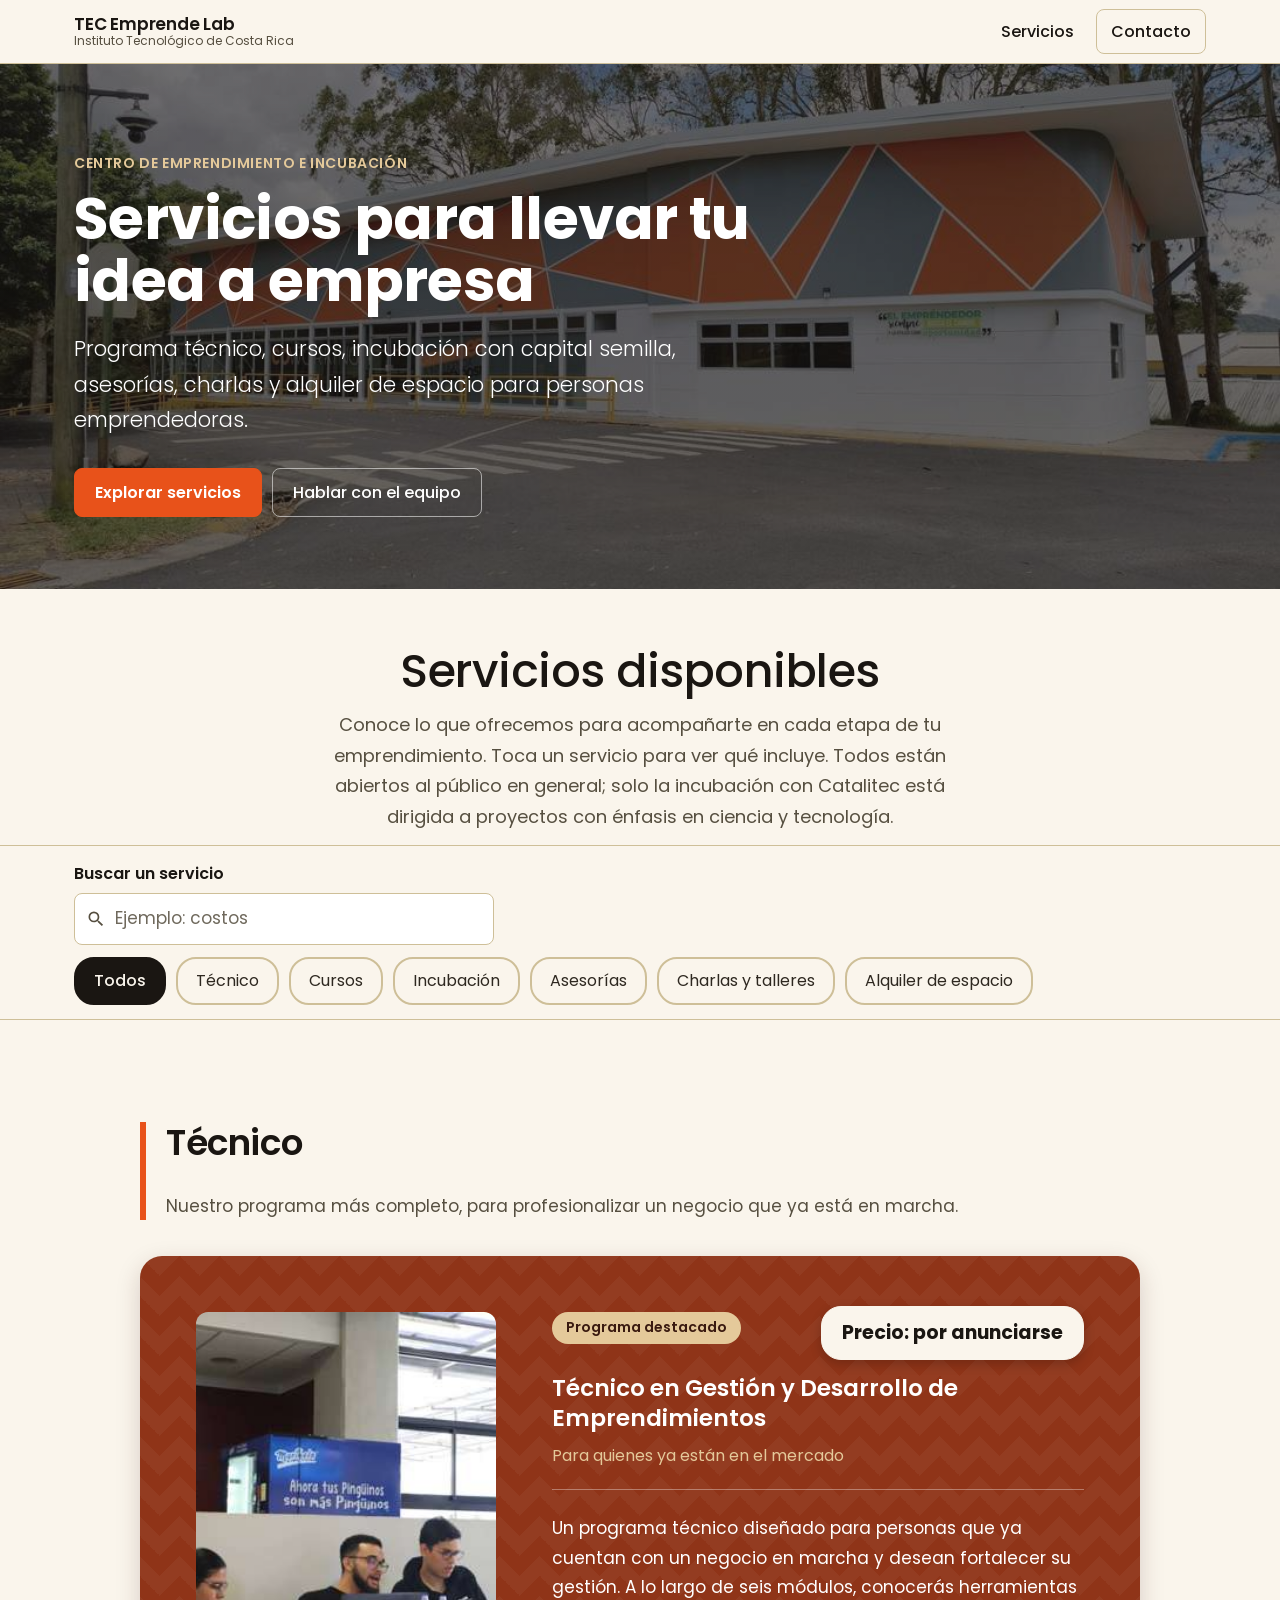
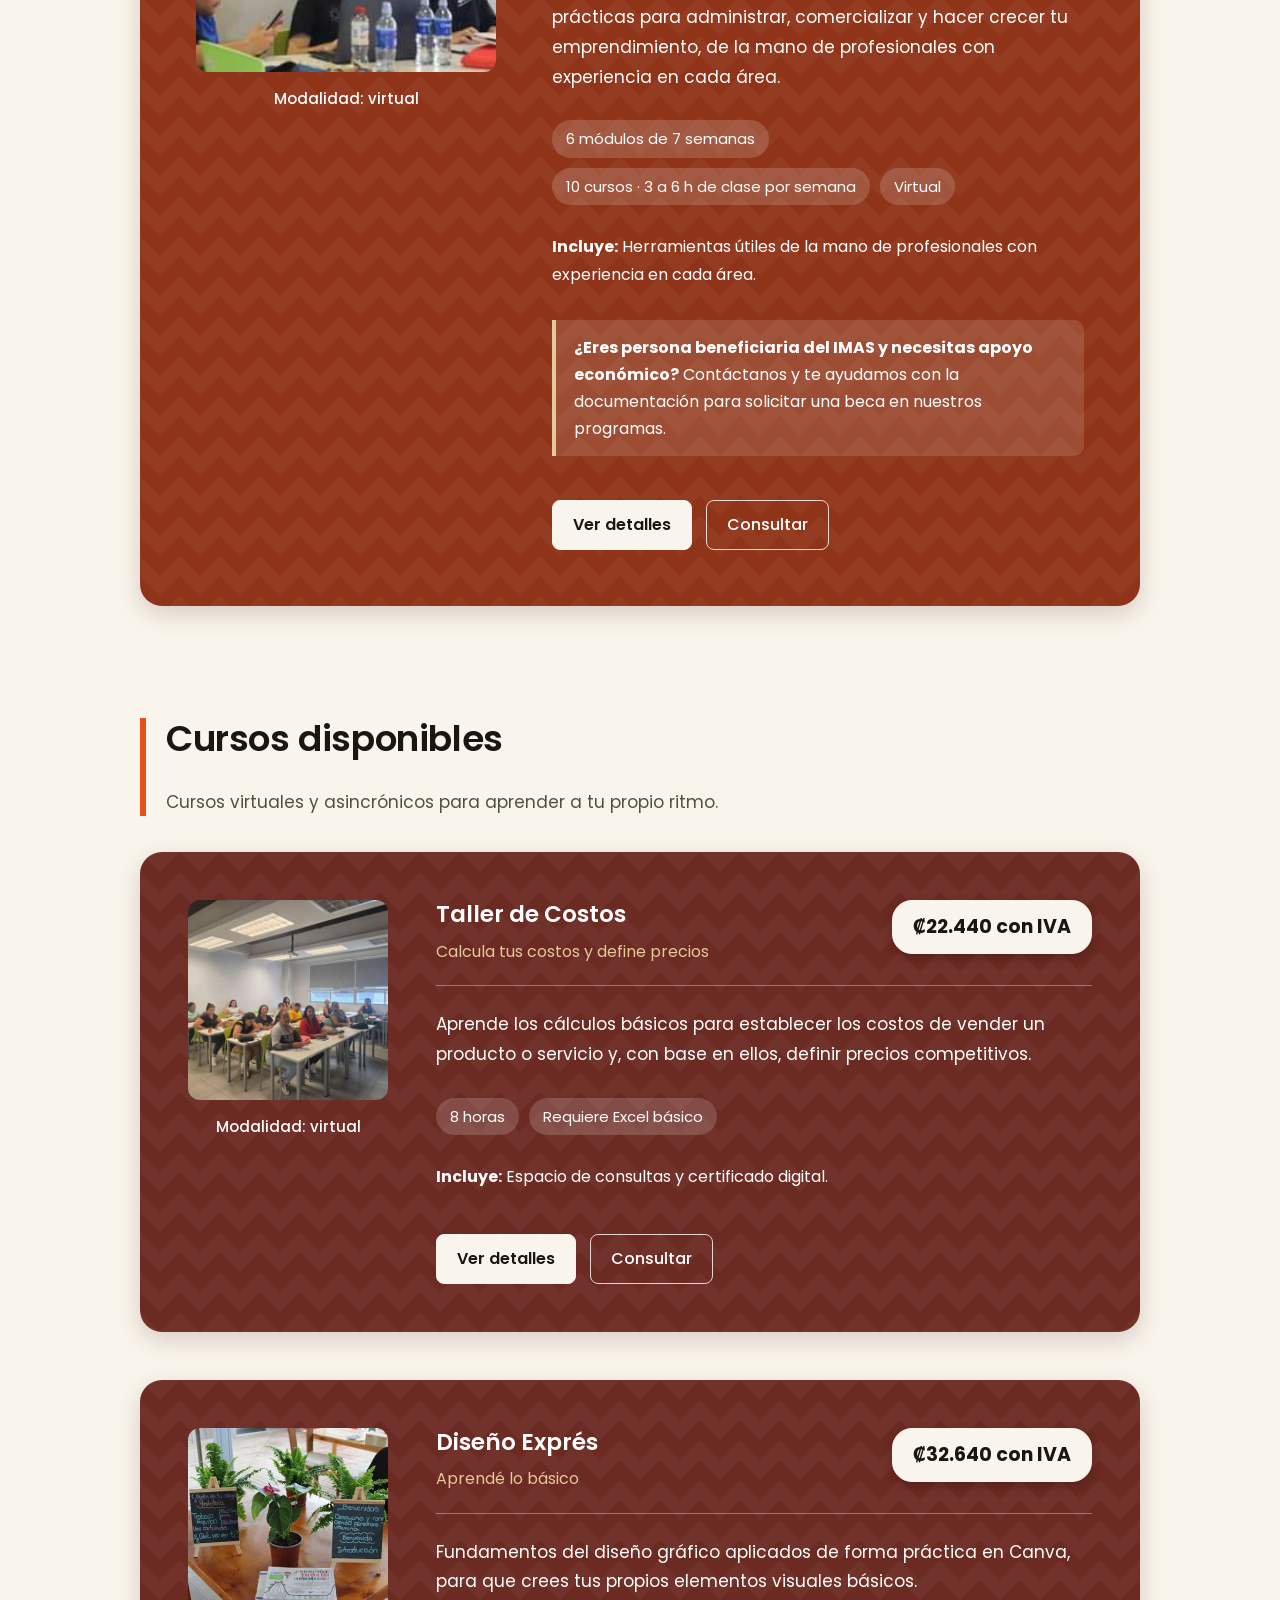
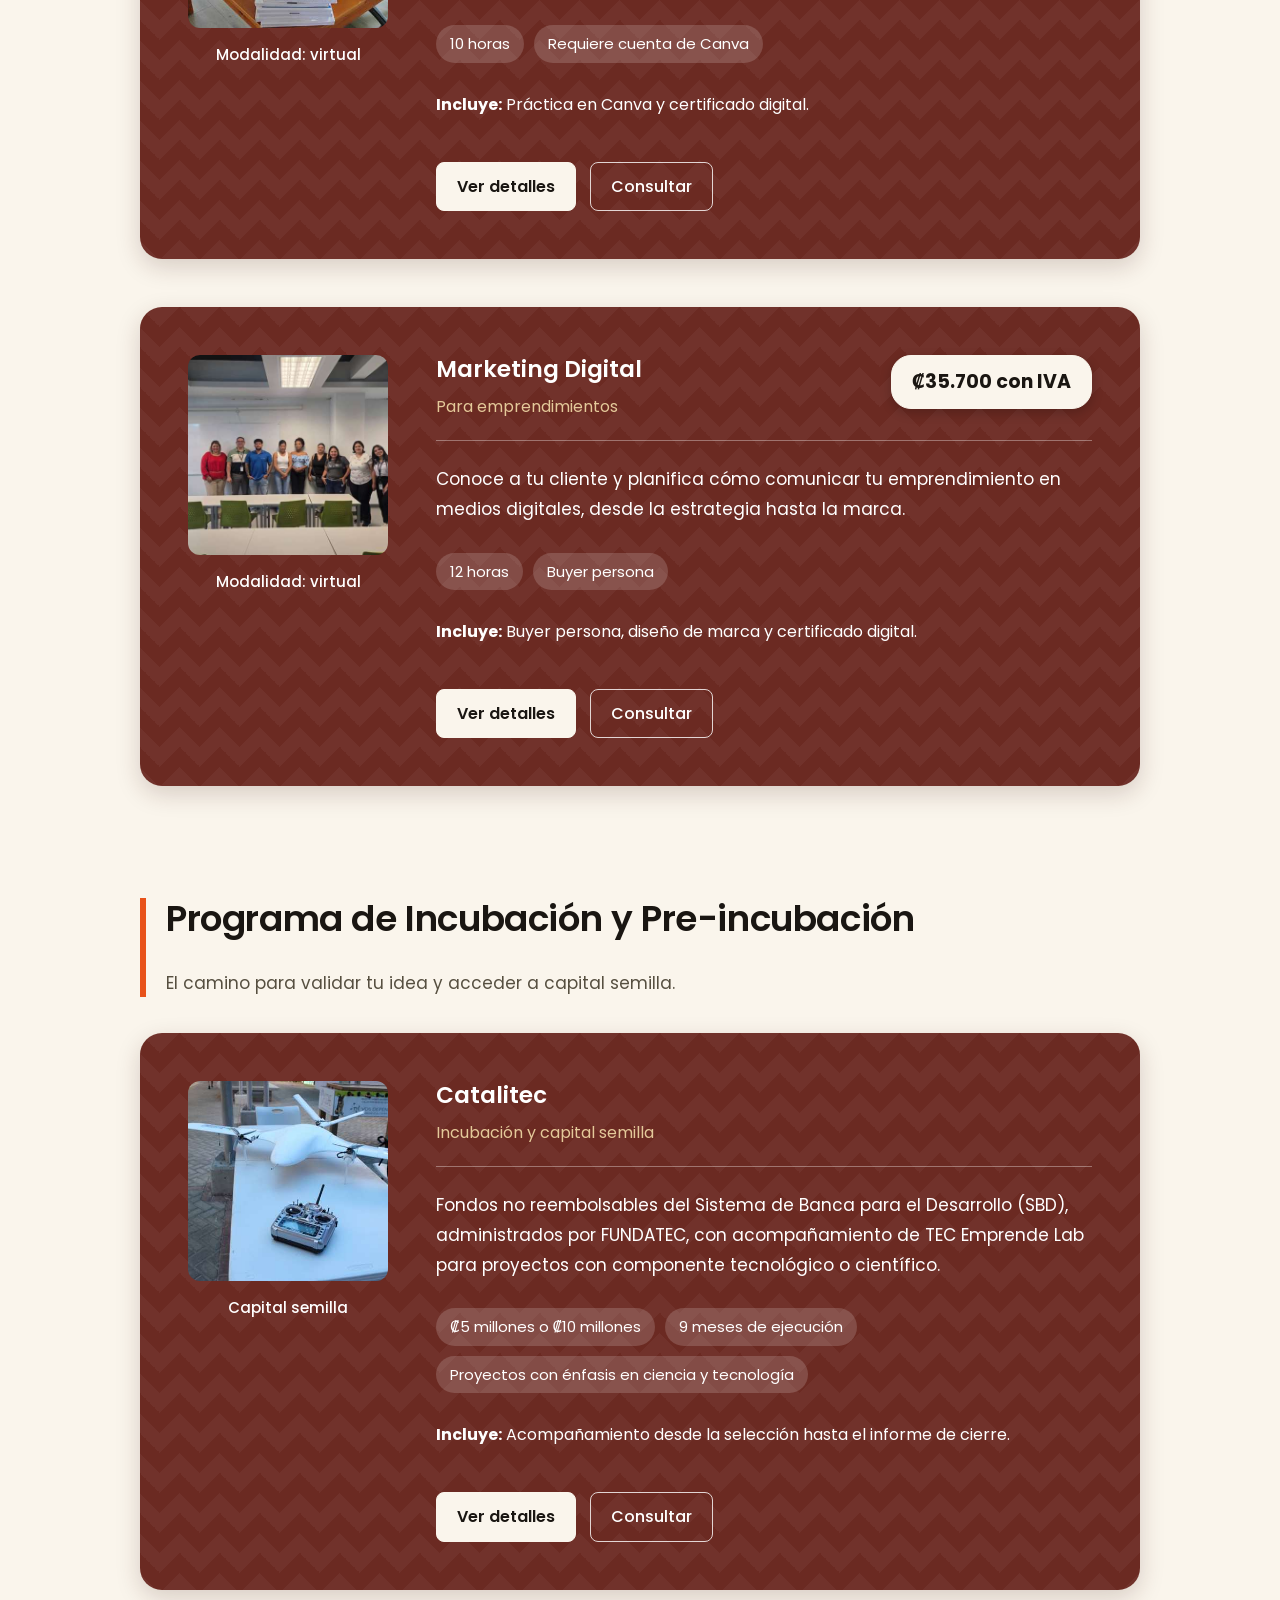
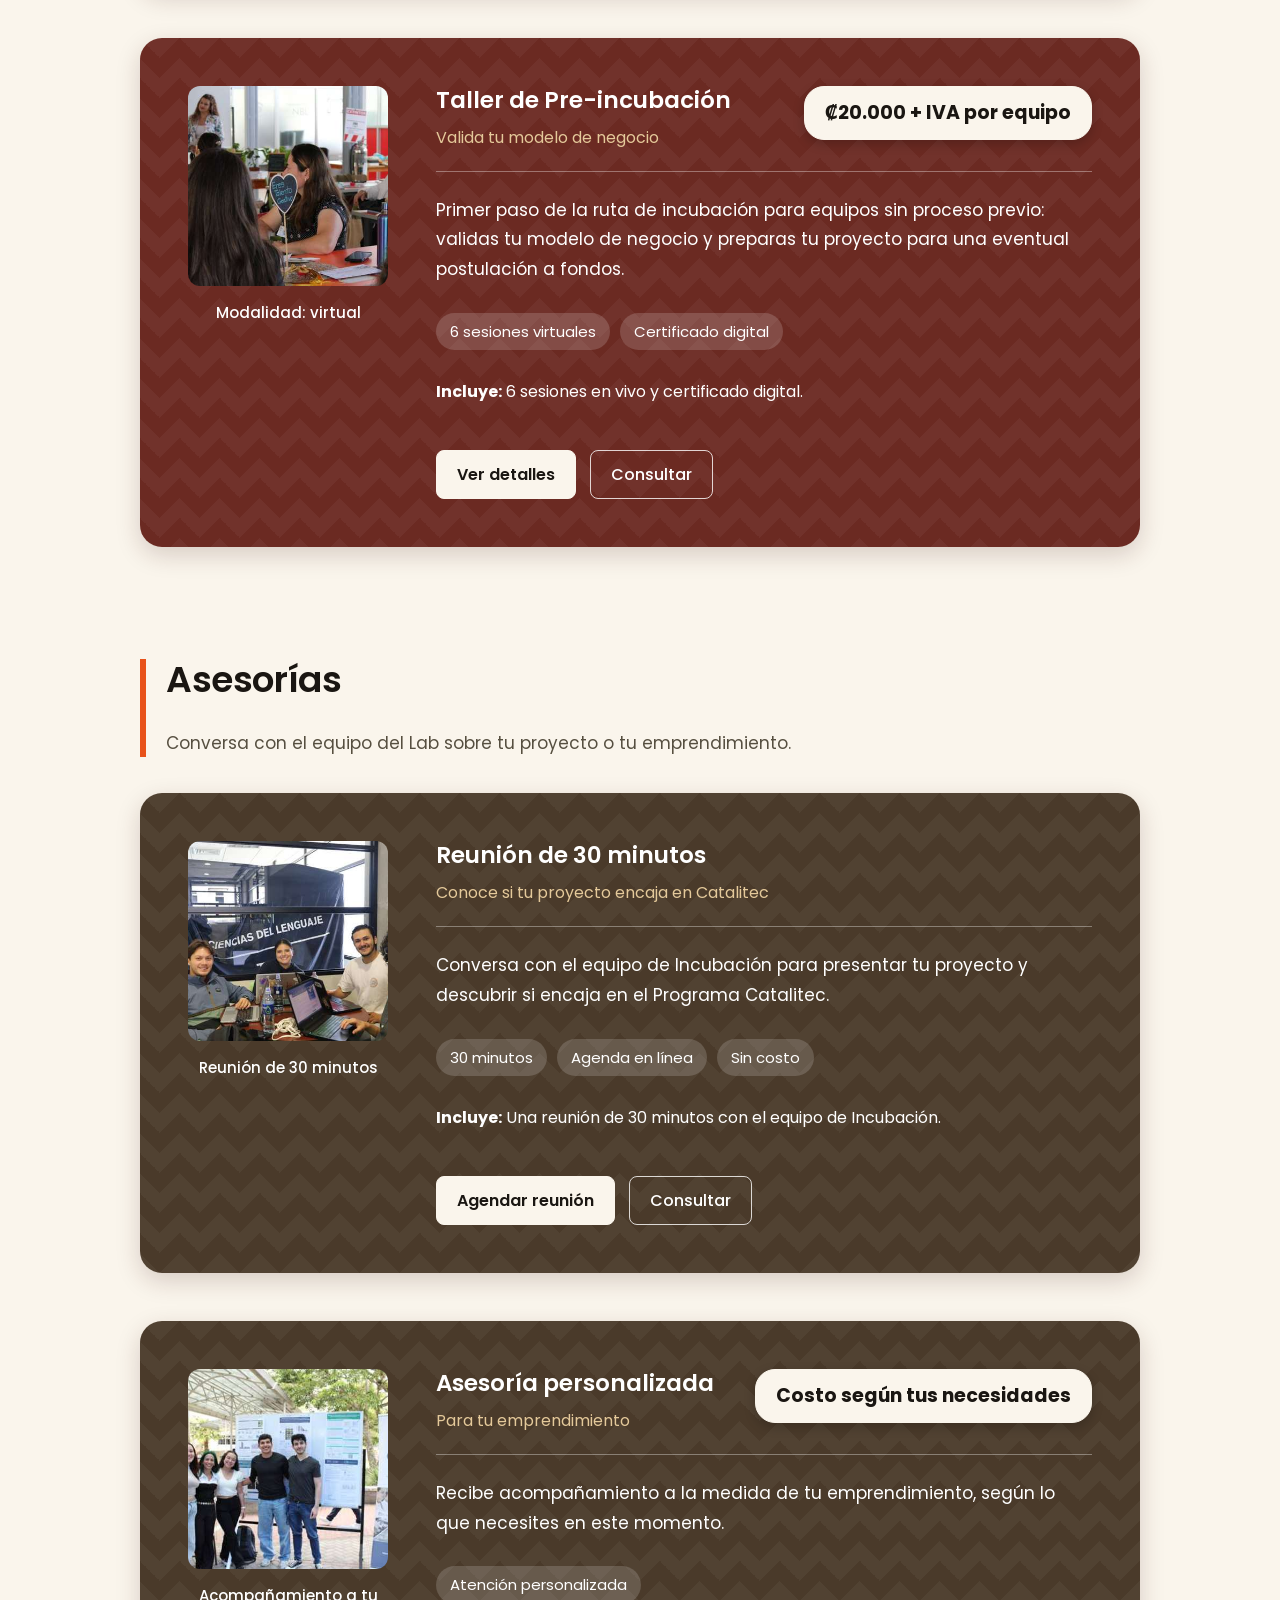
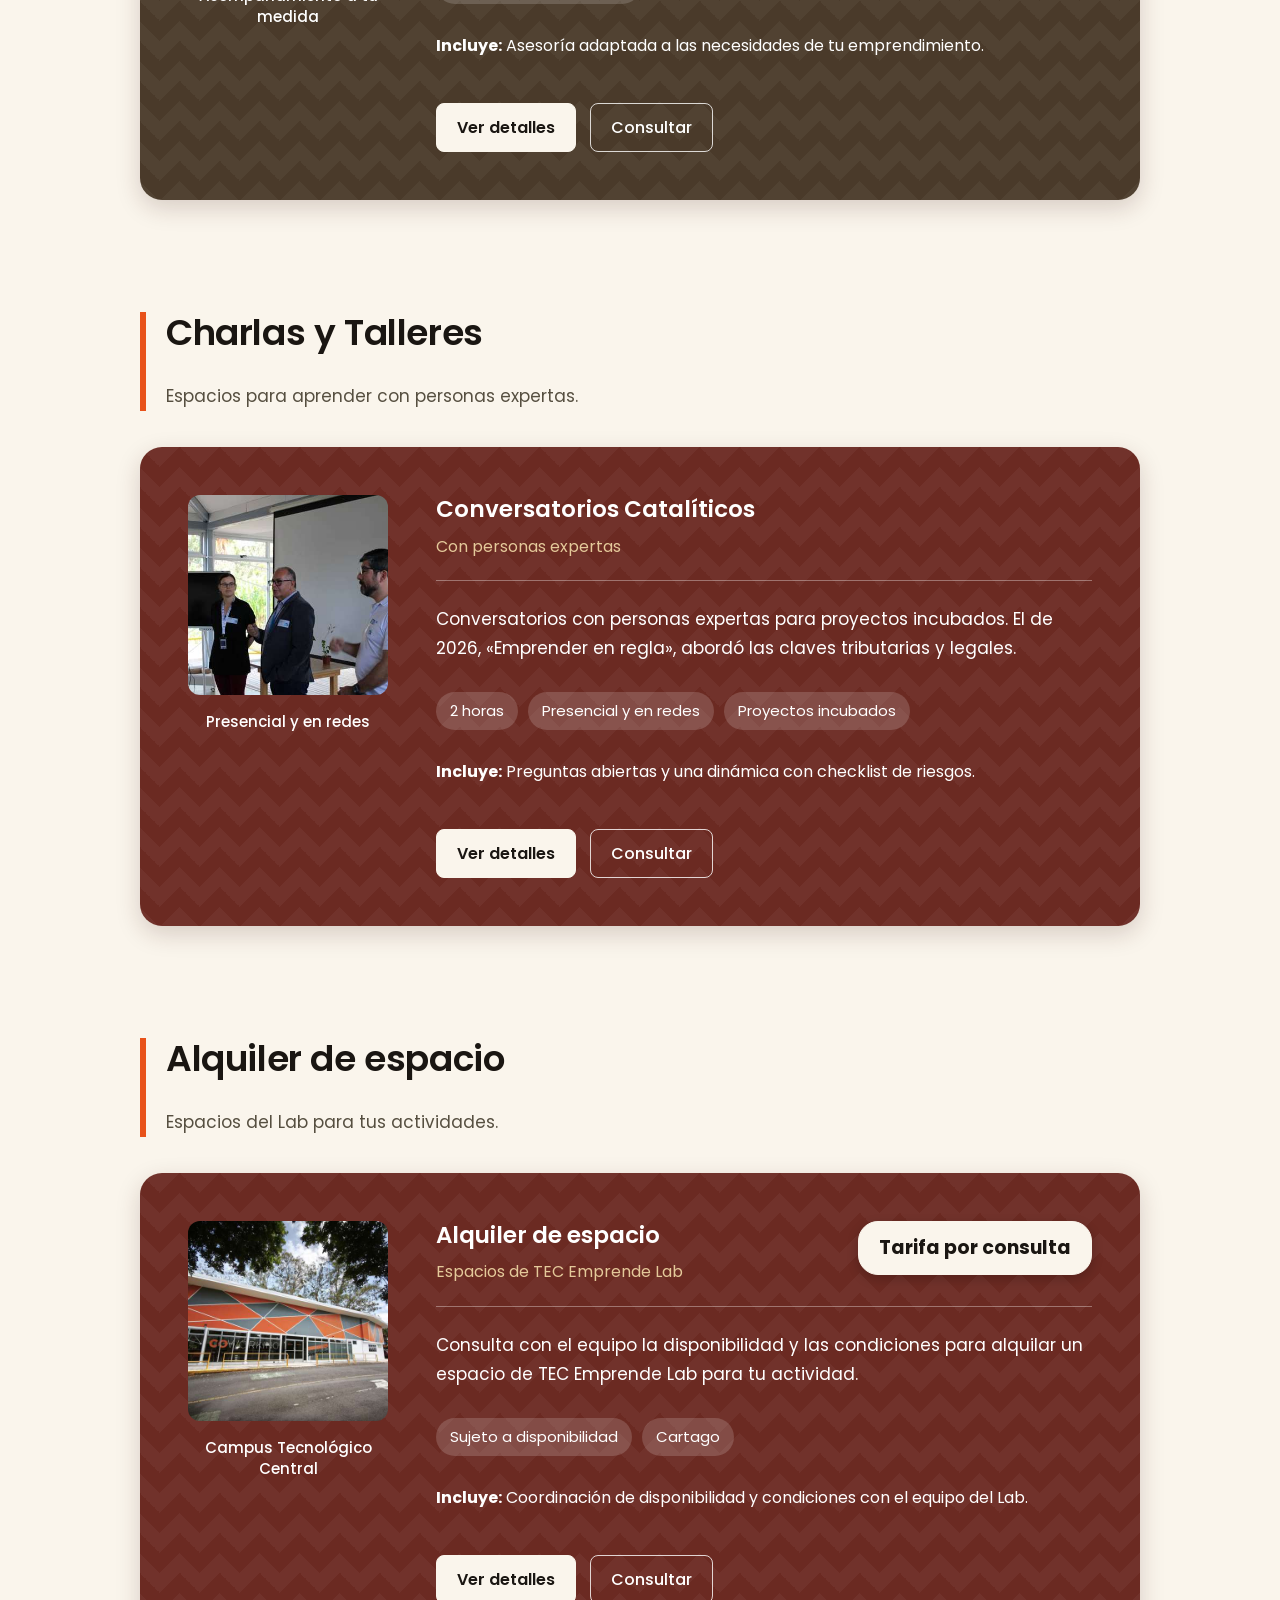
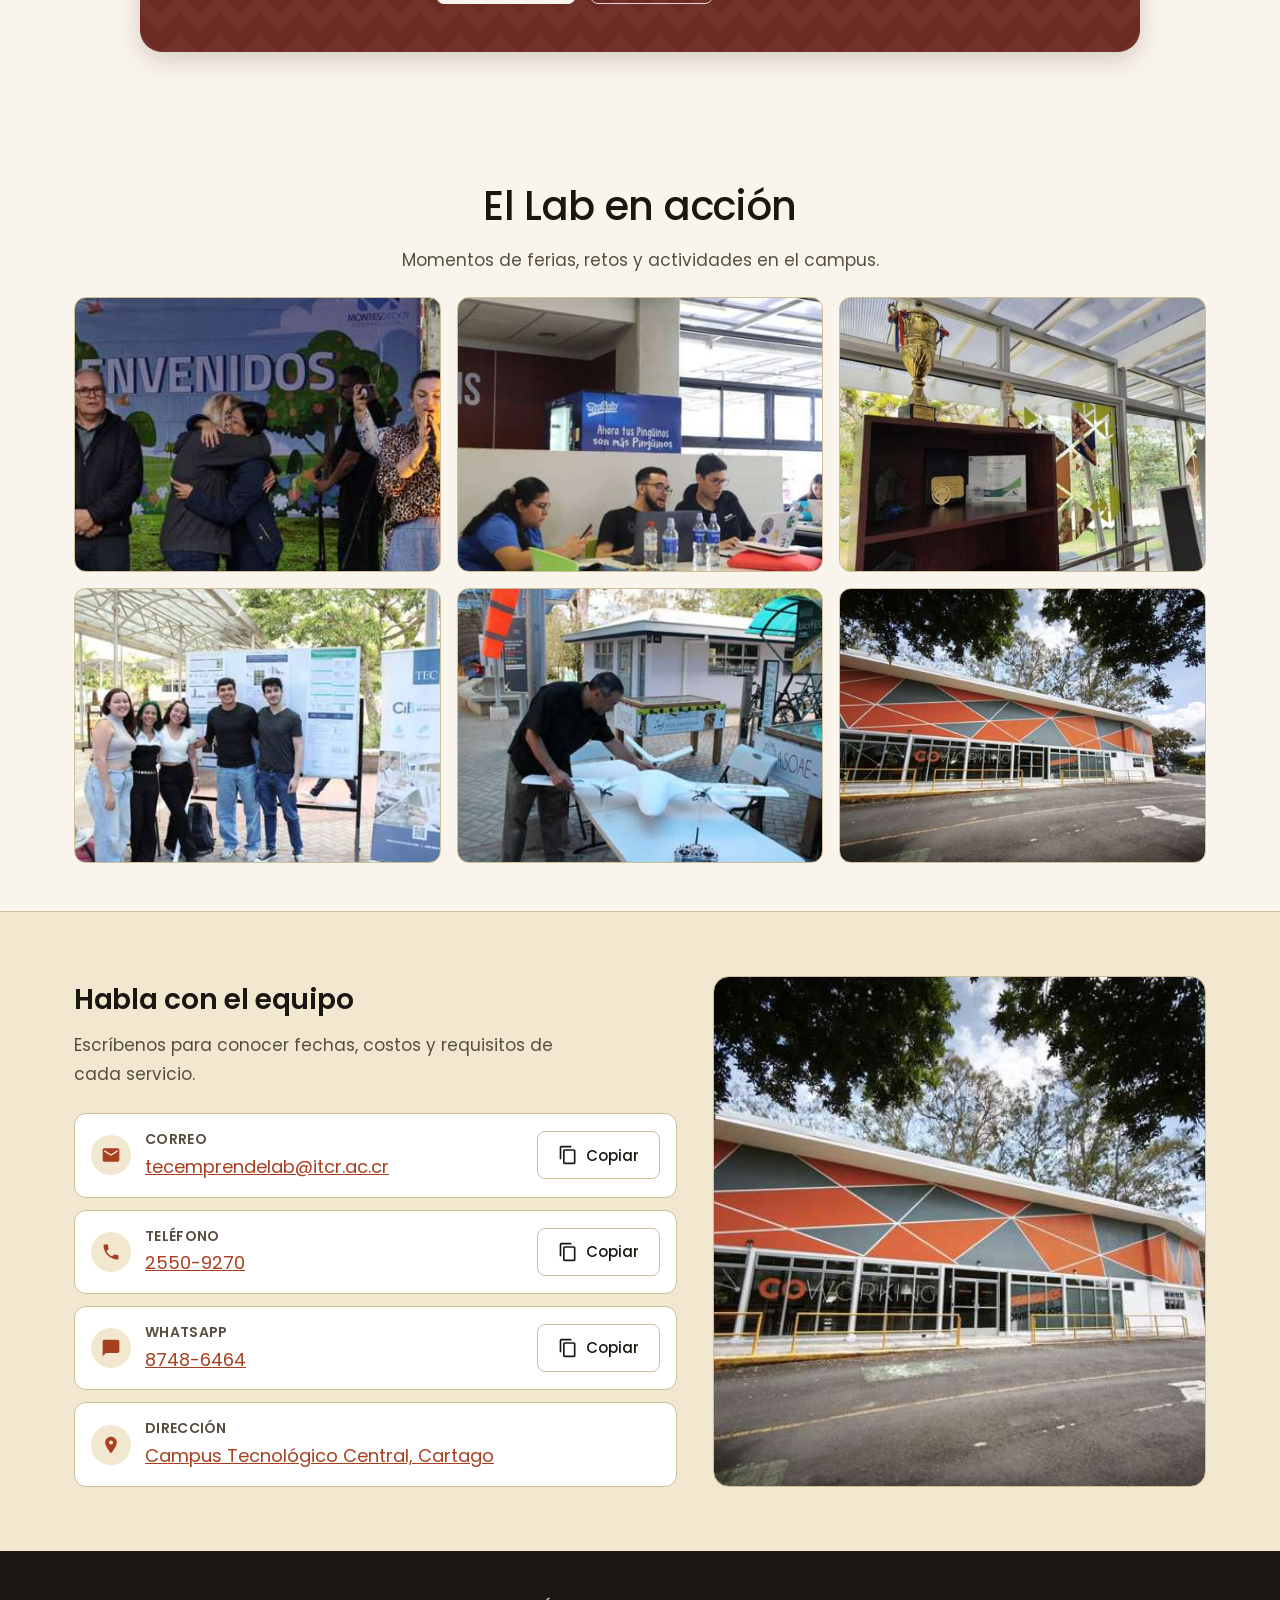
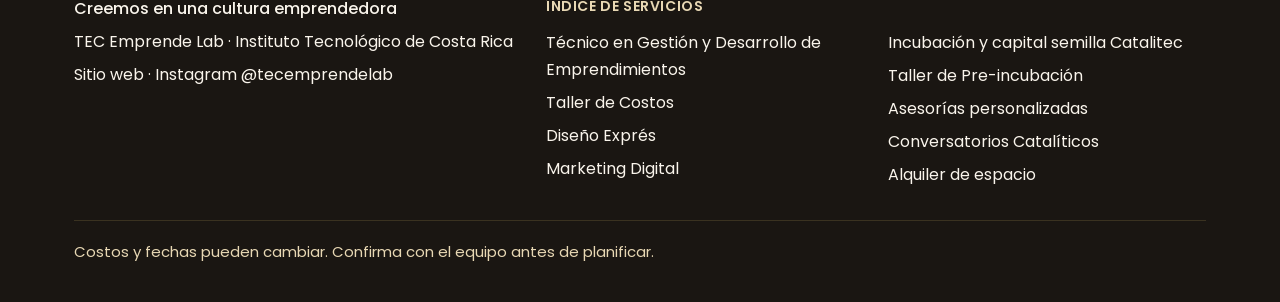
==== index.html @ e6528057 "Add files via upload" ====
<!DOCTYPE html>
<html lang="es">
<head>
  <meta charset="utf-8">
  <meta name="viewport" content="width=device-width, initial-scale=1, viewport-fit=cover">
  <meta name="theme-color" content="#FAF5EC">
  <title>Catálogo de servicios | TEC Emprende Lab</title>
  <meta name="description" content="Catálogo de servicios de TEC Emprende Lab, centro de emprendimiento e incubación de empresas del Instituto Tecnológico de Costa Rica.">
  <meta name="robots" content="index, follow">
  <meta property="og:type" content="website">
  <meta property="og:title" content="Catálogo de servicios | TEC Emprende Lab">
  <meta property="og:description" content="Programa técnico, cursos, incubación, asesorías, charlas y alquiler de espacio para personas emprendedoras.">
  <meta property="og:image" content="assets/img/hero.jpg">
  <link rel="icon" href="assets/favicon.svg" type="image/svg+xml">
  <link rel="preload" href="assets/fonts/poppins-latin-400-normal.woff2" as="font" type="font/woff2" crossorigin>
  <link rel="preload" href="assets/fonts/poppins-latin-600-normal.woff2" as="font" type="font/woff2" crossorigin>
  <link rel="stylesheet" href="css/fonts.css">
  <link rel="stylesheet" href="css/base.css">
  <link rel="stylesheet" href="css/header-hero.css">
  <link rel="stylesheet" href="css/catalog.css">
  <link rel="stylesheet" href="css/sections.css">
  <link rel="stylesheet" href="css/responsive.css">
  <link rel="stylesheet" href="css/accessible.css">
  <link rel="stylesheet" href="css/band.css">
  <link rel="stylesheet" href="css/spacing.css">
</head>
<body>
  <svg width="0" height="0" style="position:absolute" aria-hidden="true" focusable="false">
    <defs>
      <symbol id="i-search" viewBox="0 0 24 24"><path d="M15.5 14h-.79l-.28-.27A6.47 6.47 0 0 0 16 9.5 6.5 6.5 0 1 0 9.5 16c1.61 0 3.09-.59 4.23-1.57l.27.28v.79l5 4.99L20.49 19l-4.99-5zm-6 0C7.01 14 5 11.99 5 9.5S7.01 5 9.5 5 14 7.01 14 9.5 11.99 14 9.5 14z"/></symbol>
      <symbol id="i-close" viewBox="0 0 24 24"><path d="M19 6.41 17.59 5 12 10.59 6.41 5 5 6.41 10.59 12 5 17.59 6.41 19 12 13.41 17.59 19 19 17.59 13.41 12z"/></symbol>
      <symbol id="i-back" viewBox="0 0 24 24"><path d="M20 11H7.83l5.59-5.59L12 4l-8 8 8 8 1.41-1.41L7.83 13H20z"/></symbol>
      <symbol id="i-copy" viewBox="0 0 24 24"><path d="M16 1H4c-1.1 0-2 .9-2 2v14h2V3h12V1zm3 4H8c-1.1 0-2 .9-2 2v14c0 1.1.9 2 2 2h11c1.1 0 2-.9 2-2V7c0-1.1-.9-2-2-2zm0 16H8V7h11v14z"/></symbol>
      <symbol id="i-mail" viewBox="0 0 24 24"><path d="M20 4H4c-1.1 0-1.99.9-1.99 2L2 18c0 1.1.9 2 2 2h16c1.1 0 2-.9 2-2V6c0-1.1-.9-2-2-2zm0 4-8 5-8-5V6l8 5 8-5v2z"/></symbol>
      <symbol id="i-phone" viewBox="0 0 24 24"><path d="M6.62 10.79c1.44 2.83 3.76 5.14 6.59 6.59l2.2-2.2c.27-.27.67-.36 1.02-.24 1.12.37 2.33.57 3.57.57.55 0 1 .45 1 1V20c0 .55-.45 1-1 1-9.39 0-17-7.61-17-17 0-.55.45-1 1-1h3.5c.55 0 1 .45 1 1 0 1.25.2 2.45.57 3.57.11.35.03.74-.25 1.02l-2.2 2.2z"/></symbol>
      <symbol id="i-chat" viewBox="0 0 24 24"><path d="M20 2H4c-1.1 0-2 .9-2 2v18l4-4h14c1.1 0 2-.9 2-2V4c0-1.1-.9-2-2-2z"/></symbol>
      <symbol id="i-pin" viewBox="0 0 24 24"><path d="M12 2C8.13 2 5 5.13 5 9c0 5.25 7 13 7 13s7-7.75 7-13c0-3.87-3.13-7-7-7zm0 9.5a2.5 2.5 0 0 1 0-5 2.5 2.5 0 0 1 0 5z"/></symbol>
      <symbol id="i-link" viewBox="0 0 24 24"><path d="M3.9 12c0-1.71 1.39-3.1 3.1-3.1h4V7H7c-2.76 0-5 2.24-5 5s2.24 5 5 5h4v-1.9H7c-1.71 0-3.1-1.39-3.1-3.1zM8 13h8v-2H8v2zm9-6h-4v1.9h4c1.71 0 3.1 1.39 3.1 3.1s-1.39 3.1-3.1 3.1h-4V17h4c2.76 0 5-2.24 5-5s-2.24-5-5-5z"/></symbol>
    </defs>
  </svg>

  <a class="skip-link" href="#main-content">Saltar al contenido</a>

  <header class="site-header">
    <div class="container">
      <a class="brand" href="#inicio" aria-label="TEC Emprende Lab, ir al inicio">
        <strong>TEC Emprende Lab</strong>
        <span>Instituto Tecnológico de Costa Rica</span>
      </a>
      <nav class="top-nav" aria-label="Principal">
        <a href="#servicios">Servicios</a>
        <a href="#contacto" class="btn">Contacto</a>
      </nav>
    </div>
  </header>

  <section class="hero" id="inicio" aria-labelledby="t-hero">
    <div class="container">
      <p class="eyebrow">Centro de emprendimiento e incubación</p>
      <h1 id="t-hero">Servicios para llevar tu idea a empresa</h1>
      <p class="lead">Programa técnico, cursos, incubación con capital semilla, asesorías, charlas y alquiler de espacio para personas emprendedoras.</p>
      <div class="hero-actions">
        <a class="btn btn-primary" href="#servicios">Explorar servicios</a>
        <a class="btn btn-ghost-light" href="#contacto">Hablar con el equipo</a>
      </div>
    </div>
  </section>

  <main id="main-content">
    <section class="catalog" id="servicios" aria-labelledby="t-servicios">
      <div class="catalog-head">
        <h2 id="t-servicios">Servicios disponibles</h2>
        <p>Conoce lo que ofrecemos para acompañarte en cada etapa de tu emprendimiento. Toca un servicio para ver qué incluye. Todos están abiertos al público en general; solo la incubación con Catalitec está dirigida a proyectos con énfasis en ciencia y tecnología.</p>
      </div>
  <div class="filterbar" id="filtros">
    <div class="container">
      <form class="search" role="search" onsubmit="return false">
        <label for="buscador">Buscar un servicio</label>
        <div class="field">
          <svg class="icon" aria-hidden="true"><use href="#i-search"/></svg>
          <input type="search" id="buscador" name="buscador" placeholder="Ejemplo: costos" autocomplete="off">
        </div>
      </form>
      <div class="pills" role="group" aria-label="Filtrar por tipo de servicio">
        <button type="button" class="pill" data-filter="todos" aria-pressed="true">Todos</button>
        <button type="button" class="pill" data-filter="tecnico" aria-pressed="false">Técnico</button>
        <button type="button" class="pill" data-filter="cursos" aria-pressed="false">Cursos</button>
        <button type="button" class="pill" data-filter="incubacion" aria-pressed="false">Incubación</button>
        <button type="button" class="pill" data-filter="asesorias" aria-pressed="false">Asesorías</button>
        <button type="button" class="pill" data-filter="charlas" aria-pressed="false">Charlas y talleres</button>
        <button type="button" class="pill" data-filter="alquiler" aria-pressed="false">Alquiler de espacio</button>
      </div>
      <p class="result-count" id="contador" aria-live="polite"></p>
    </div>
  </div>

      <div class="band">
        <div class="container">
        <div id="grid">
        <section class="svc svc-tec" id="g-tecnico" aria-labelledby="t-g-tecnico">
          <div class="svc-head">
            <h2 id="t-g-tecnico">Técnico</h2>
            <p>Nuestro programa más completo, para profesionalizar un negocio que ya está en marcha.</p>
          </div>
          <div class="grid">

          <article class="card reveal" id="tecnico" data-img="tecnico" data-area="tecnico" data-area-label="Técnico" data-subject="Técnico en Gestión y Desarrollo de Emprendimientos" style="--pos: center 92%">
            <figure class="card-media"><div class="thumb" aria-hidden="true"></div><figcaption>Modalidad: virtual</figcaption></figure>
            <div class="card-body has-price">
              <div class="badges"><span class="badge badge-type">Programa técnico</span></div>
              <p class="ribbon">Programa destacado</p>
              <h3>Técnico en Gestión y Desarrollo de Emprendimientos</h3>
              <p class="sub">Para quienes ya están en el mercado</p>
              <p class="desc">Un programa técnico diseñado para personas que ya cuentan con un negocio en marcha y desean fortalecer su gestión. A lo largo de seis módulos, conocerás herramientas prácticas para administrar, comercializar y hacer crecer tu emprendimiento, de la mano de profesionales con experiencia en cada área.</p>
              <ul class="facts"><li class="price">Precio: por anunciarse</li><li>6 módulos de 7 semanas</li><li>10 cursos · 3 a 6 h de clase por semana</li><li>Virtual</li></ul>
              <p class="incluye"><strong>Incluye:</strong> Herramientas útiles de la mano de profesionales con experiencia en cada área.</p>
              <p class="beca"><strong>¿Eres persona beneficiaria del IMAS y necesitas apoyo económico?</strong> Contáctanos y te ayudamos con la documentación para solicitar una beca en nuestros programas.</p>
              <div class="detail">
                <h4>Para quién es</h4>
                <p>Este técnico no es un curso introductorio solo para quien apenas empieza. Está pensado para personas que ya están en el mercado, con un emprendimiento en marcha, una micro o pequeña empresa, un negocio familiar o una actividad independiente, y que quieren ordenar su gestión y hacerlo crecer. También le sirve a quien está por arrancar y quiere hacerlo con bases sólidas.</p>
                <h4>Perfil de la persona graduada</h4>
                <p>Aplica estrategias de gestión para crear, desarrollar y fortalecer emprendimientos: habilidades emprendedoras, modelos de negocio, comercialización y promoción, contabilidad y finanzas básicas, y control de compras, inventarios y distribución. Puede desempeñarse en emprendimientos propios, micro y pequeñas empresas, organizaciones privadas, ONG y organizaciones de economía social.</p>
                <h4>Cómo se aprende</h4>
                <ul>
                  <li>En cada módulo se presentan herramientas útiles de la mano de profesionales con experiencia en el área de cada curso.</li>
                  <li>Clases virtuales sincrónicas o telepresenciales, prácticas y participativas, con apoyo de la plataforma TEC Digital.</li>
                  <li>Se trabaja sobre tu propia idea, emprendimiento, empresa familiar o un caso real, con aplicación inmediata.</li>
                  <li>Evaluación continua basada en evidencias, con asistencia obligatoria.</li>
                  <li>En el último módulo se arma un portafolio y se presenta el emprendimiento ante públicos estratégicos.</li>
                </ul>
                <h4>Los 6 módulos</h4>
                <details><summary>Módulo 1 <span>Liderazgo e innovación</span></summary><p class="mmeta">84 horas · 7 semanas · 2 cursos · Sin requisitos previos</p><p class="mgoal">Parte de ti y de tu entorno: revisas tu perfil como persona emprendedora, conoces quién te puede apoyar y aprendes a detectar oportunidades reales.</p><div class="cblock"><p class="course"><strong>TGE-001 · Liderazgo emprendedor y ecosistema empresarial</strong></p><p class="cmeta">3 h de clase y 3 h extraclase por semana · Requisito: ninguno</p><p class="cdesc">Fortalece tus habilidades personales y de dirección, y te ubica dentro del ecosistema emprendedor del país.</p><ul><li>Perfil de la persona emprendedora, capacidades y áreas de mejora.</li><li>Liderazgo, comunicación asertiva, resolución de conflictos y gestión del tiempo.</li><li>Ecosistema emprendedor costarricense: instituciones, programas, redes, financiamiento y acompañamiento.</li><li>Plan personal de fortalecimiento emprendedor.</li></ul></div><div class="cblock"><p class="course"><strong>TGE-002 · Innovación aplicada y generación de oportunidades</strong></p><p class="cmeta">3 h de clase y 3 h extraclase por semana · Requisito: ninguno</p><p class="cdesc">Herramientas prácticas de creatividad e innovación para mejorar lo que ya haces o abrir nuevas líneas.</p><ul><li>Creatividad, ideación e innovación en productos, servicios y procesos.</li><li>Herramientas de innovación como design thinking y lean startup.</li><li>Identificación de necesidades, problemas y oportunidades.</li><li>Evaluación inicial del potencial innovador y la viabilidad.</li></ul></div><p class="mout"><strong>Al terminar el módulo:</strong> tu plan personal de fortalecimiento y una lista de oportunidades de mejora o innovación para tu negocio.</p></details><details><summary>Módulo 2 <span>Modelo de negocio y clientes</span></summary><p class="mmeta">84 horas · 7 semanas · 2 cursos · Requisito: módulo 1</p><p class="mgoal">Ordenas tu negocio en papel y lo contrastas con el mercado: qué ofreces, a quién y por qué te elegirían.</p><div class="cblock"><p class="course"><strong>TGE-003 · Diseño y validación de modelos de negocio</strong></p><p class="cmeta">3 h de clase y 3 h extraclase por semana · Requisito: TGE-001 y TGE-002</p><p class="cdesc">Estructura tu negocio con el modelo Canvas y valida tus supuestos antes de invertir más.</p><ul><li>Fundamentos de administración y direccionamiento estratégico: propósito, visión y valores.</li><li>Propuesta de valor y segmentos de clientes.</li><li>Canales, relaciones, ingresos, recursos, actividades, aliados y costos.</li><li>Validación con entrevistas, observación, pruebas de concepto y experimentos de bajo costo.</li></ul></div><div class="cblock"><p class="course"><strong>TGE-004 · Gestión comercial y experiencia del cliente</strong></p><p class="cmeta">3 h de clase y 3 h extraclase por semana · Requisito: TGE-001 y TGE-002</p><p class="cdesc">Entiende mejor a tus clientes y mejora cómo les vendes, los atiendes y los fidelizas.</p><ul><li>Segmentación, necesidades y expectativas del cliente.</li><li>Proceso de venta, puntos de contacto y satisfacción.</li><li>Atención, seguimiento y fidelización.</li><li>Plan de acciones comerciales.</li></ul></div><p class="mout"><strong>Al terminar el módulo:</strong> tu propuesta de valor y tu modelo de negocio validado, con un plan de acciones comerciales.</p></details><details><summary>Módulo 3 <span>Marketing y operación</span></summary><p class="mmeta">84 horas · 7 semanas · 2 cursos · Requisito: módulo 2</p><p class="mgoal">Llevas el negocio a la práctica: cómo te das a conocer, cómo vendes en digital y cómo funciona tu operación día a día.</p><div class="cblock"><p class="course"><strong>TGE-005 · Marketing digital y herramientas tecnológicas</strong></p><p class="cmeta">3 h de clase y 3 h extraclase por semana · Requisito: TGE-003 y TGE-004</p><p class="cdesc">Elige las herramientas digitales y tradicionales que mejor funcionan para tu mercado y úsalas con criterio.</p><ul><li>Presencia digital, estrategia y calendario de contenidos.</li><li>Marketing de contenidos y redes sociales para negocios.</li><li>Herramientas de atención y venta.</li><li>Ciberseguridad y manejo responsable de la información.</li><li>Indicadores básicos de desempeño digital.</li></ul></div><div class="cblock"><p class="course"><strong>TGE-006 · Gestión operativa y cadena de suministro</strong></p><p class="cmeta">3 h de clase y 3 h extraclase por semana · Requisito: TGE-003 y TGE-004</p><p class="cdesc">Organiza la producción o el servicio, las compras, los inventarios y la entrega al cliente.</p><ul><li>Procesos operativos y planificación de la producción o del servicio.</li><li>Planificación de compras, clasificación de proveedores y órdenes de compra.</li><li>Control de inventarios.</li><li>Canales de distribución, logística y entrega al cliente.</li></ul></div><p class="mout"><strong>Al terminar el módulo:</strong> tu estrategia comercial digital y un registro de inventarios para controlar tu operación.</p></details><details><summary>Módulo 4 <span>Finanzas y legal</span></summary><p class="mmeta">84 horas · 7 semanas · 2 cursos · Requisito: módulo 3</p><p class="mgoal">Pones en orden los números y los papeles del negocio para tomar decisiones con información y cumplir con la normativa.</p><div class="cblock"><p class="course"><strong>TGE-007 · Finanzas para la toma de decisiones</strong></p><p class="cmeta">3 h de clase y 3 h extraclase por semana · Requisito: TGE-005 y TGE-006</p><p class="cdesc">Aprende a registrar, calcular y leer los números de tu negocio.</p><ul><li>Fundamentos contables, registro de ingresos, costos y gastos con herramientas digitales.</li><li>Costeo y fijación de precios, y punto de equilibrio.</li><li>Flujo de caja, presupuesto e indicadores financieros básicos.</li><li>Medios de pago y cobro.</li></ul></div><div class="cblock"><p class="course"><strong>TGE-008 · Gestión legal y formalización</strong></p><p class="cmeta">3 h de clase y 3 h extraclase por semana · Requisito: TGE-005 y TGE-006</p><p class="cdesc">Conoce qué requisitos aplican a tu emprendimiento y cómo formalizarlo.</p><ul><li>Formas de operación: persona física y persona jurídica.</li><li>Permisos, patentes, uso de suelo y Ley 7600.</li><li>Obligaciones tributarias: facturación electrónica, IVA y renta.</li><li>Cargas sociales, salud ocupacional y propiedad intelectual.</li><li>Documentación y ruta de formalización del negocio.</li></ul></div><p class="mout"><strong>Al terminar el módulo:</strong> tu flujo de caja básico, tus precios calculados y tu ruta de formalización.</p></details><details><summary>Módulo 5 <span>Crecimiento</span></summary><p class="mmeta">63 horas · 7 semanas · 1 curso (6 horas de clase por semana) · Requisito: módulo 4</p><p class="mgoal">Integras lo aprendido para decidir hacia dónde crece tu negocio y cómo financiarlo.</p><div class="cblock"><p class="course"><strong>TGE-009 · Gestión del crecimiento y escalabilidad</strong></p><p class="cmeta">6 h de clase y 3 h extraclase por semana · Requisito: TGE-007 y TGE-008</p><p class="cdesc">Un curso intensivo para planificar el crecimiento con los pies en la tierra.</p><ul><li>Diagnóstico de madurez del negocio.</li><li>Oportunidades de crecimiento: nuevos clientes, canales, productos y territorios.</li><li>Fuentes de financiamiento y preparación de la información para acceder a ellas.</li><li>Escalabilidad operativa, tecnología y ciberseguridad.</li><li>Mejora continua, adaptabilidad y continuidad empresarial.</li></ul></div><p class="mout"><strong>Al terminar el módulo:</strong> tu ruta de crecimiento y la información financiera lista para buscar financiamiento.</p></details><details><summary>Módulo 6 <span>Laboratorio integrador</span></summary><p class="mmeta">63 horas · 7 semanas · 1 curso (6 horas de clase por semana) · Requisito: módulo 5</p><p class="mgoal">Cierras el técnico presentando tu emprendimiento con criterios técnicos, comerciales, operativos, financieros y legales.</p><div class="cblock"><p class="course"><strong>TGE-010 · Laboratorio de emprendimientos y negociación</strong></p><p class="cmeta">6 h de clase y 3 h extraclase por semana · Requisito: TGE-009</p><p class="cdesc">Un laboratorio para integrar todo y practicar cómo comunicar y negociar tu propuesta.</p><ul><li>Portafolio integrador del emprendimiento.</li><li>Comunicación efectiva, argumentación y negociación con clientes, proveedores y financiadores.</li><li>Pitch empresarial y pitch de ventas.</li><li>Presentaciones para búsqueda de fondos y capital semilla.</li><li>Socialización final o demo empresarial.</li></ul></div><p class="mout"><strong>Al terminar el módulo:</strong> tu portafolio completo y un pitch listo para atraer clientes, aliados o recursos.</p></details>
                <h4>Datos del programa</h4>
                <ul>
                  <li>462 horas en total, repartidas en 6 módulos de 7 semanas y 10 cursos obligatorios. Duración de un año.</li>
                  <li>Módulos 1 a 4: dos cursos por módulo, de 42 horas cada uno (3 horas de clase y 3 extraclase por semana).</li>
                  <li>Módulos 5 y 6: un curso por módulo, de 63 horas (6 horas de clase y 3 extraclase por semana).</li>
                  <li>Precio: por anunciarse.</li>
                  <li>Si eres persona beneficiaria del IMAS y necesitas apoyo económico, contáctanos: te ayudamos con la documentación para solicitar una beca en nuestros programas.</li>
                  <li>Se avanza por módulos: cada uno tiene como requisito el anterior.</li>
                  <li>Requisito de ingreso: II Ciclo de Educación General Básica aprobado.</li>
                  <li>Para aprobar cada curso se requiere una nota mínima de 70. Al completar el plan se otorga el diploma de Técnico en Gestión y Desarrollo de Emprendimientos (nivel Técnico 1).</li>
                  <li>Estándar de cualificación 0413-29-04-1-01, Gestión y Desarrollo de Emprendimientos, del Marco Nacional de Cualificaciones de la Educación y Formación Técnica Profesional.</li>
                  <li>Persona responsable: Johnny Poveda Mora, Escuela de Administración de Empresas del ITCR.</li>
                </ul>
              </div>
              <div class="card-actions">
                <button type="button" class="btn more" aria-haspopup="dialog">Ver detalles</button>
                <a target="_top" class="btn cta" href="mailto:tecemprendelab@itcr.ac.cr?subject=Consulta%20sobre%3A%20T%C3%A9cnico%20en%20Gesti%C3%B3n%20y%20Desarrollo%20de%20Emprendimientos">Consultar</a>
              </div>
            </div>
          </article>

          </div>
        </section>

        <section class="svc svc-cursos" id="g-cursos" aria-labelledby="t-g-cursos">
          <div class="svc-head">
            <h2 id="t-g-cursos">Cursos disponibles</h2>
            <p>Cursos virtuales y asincrónicos para aprender a tu propio ritmo.</p>
          </div>
          <div class="grid">

          <article class="card reveal" id="costos" data-img="costos" data-area="cursos" data-area-label="Cursos" data-subject="Taller de Costos" style="--pos: center 60%">
            <figure class="card-media"><div class="thumb" aria-hidden="true"></div><figcaption>Modalidad: virtual</figcaption></figure>
            <div class="card-body has-price">
              <div class="badges"><span class="badge badge-type">Curso asincrónico</span></div>
              <h3>Taller de Costos</h3>
              <p class="sub">Calcula tus costos y define precios</p>
              <p class="desc">Aprende los cálculos básicos para establecer los costos de vender un producto o servicio y, con base en ellos, definir precios competitivos.</p>
              <ul class="facts"><li>8 horas</li><li class="price">₡22.440 con IVA</li><li>Requiere Excel básico</li></ul>
              <p class="incluye"><strong>Incluye:</strong> Espacio de consultas y certificado digital.</p>
              <div class="detail">
                <h4>Qué incluye</h4>
                <ul>
                  <li>8 horas de contenido autogestionado en TEC Digital.</li>
                  <li>Costos de fabricación, de venta de un servicio y de reventa.</li>
                  <li>Espacio de consultas con el equipo del Lab.</li>
                  <li>Certificado digital con nota mínima de 70 en la práctica final.</li>
                </ul>
              </div>
              <div class="card-actions">
                <button type="button" class="btn more" aria-haspopup="dialog">Ver detalles</button>
                <a target="_top" class="btn cta" href="mailto:tecemprendelab@itcr.ac.cr?subject=Consulta%20sobre%3A%20Taller%20de%20Costos">Consultar</a>
              </div>
            </div>
          </article>

          <article class="card reveal" id="diseno" data-img="diseno" data-area="cursos" data-area-label="Cursos" data-subject="Diseño Exprés" style="--pos: center 50%">
            <figure class="card-media"><div class="thumb" aria-hidden="true"></div><figcaption>Modalidad: virtual</figcaption></figure>
            <div class="card-body has-price">
              <div class="badges"><span class="badge badge-type">Curso asincrónico</span></div>
              <h3>Diseño Exprés</h3>
              <p class="sub">Aprendé lo básico</p>
              <p class="desc">Fundamentos del diseño gráfico aplicados de forma práctica en Canva, para que crees tus propios elementos visuales básicos.</p>
              <ul class="facts"><li>10 horas</li><li class="price">₡32.640 con IVA</li><li>Requiere cuenta de Canva</li></ul>
              <p class="incluye"><strong>Incluye:</strong> Práctica en Canva y certificado digital.</p>
              <div class="detail">
                <h4>Qué incluye</h4>
                <ul>
                  <li>10 horas de contenido autogestionado en TEC Digital.</li>
                  <li>Teoría del color, identidad visual y creación de logos.</li>
                  <li>Práctica aplicada en Canva.</li>
                  <li>Certificado digital con nota mínima de 70 en la prueba final.</li>
                </ul>
              </div>
              <div class="card-actions">
                <button type="button" class="btn more" aria-haspopup="dialog">Ver detalles</button>
                <a target="_top" class="btn cta" href="mailto:tecemprendelab@itcr.ac.cr?subject=Consulta%20sobre%3A%20Dise%C3%B1o%20Expr%C3%A9s">Consultar</a>
              </div>
            </div>
          </article>

          <article class="card reveal" id="marketing" data-img="marketing" data-area="cursos" data-area-label="Cursos" data-subject="Marketing Digital para Emprendimientos" style="--pos: center 55%">
            <figure class="card-media"><div class="thumb" aria-hidden="true"></div><figcaption>Modalidad: virtual</figcaption></figure>
            <div class="card-body has-price">
              <div class="badges"><span class="badge badge-type">Curso asincrónico</span></div>
              <h3>Marketing Digital</h3>
              <p class="sub">Para emprendimientos</p>
              <p class="desc">Conoce a tu cliente y planifica cómo comunicar tu emprendimiento en medios digitales, desde la estrategia hasta la marca.</p>
              <ul class="facts"><li>12 horas</li><li class="price">₡35.700 con IVA</li><li>Buyer persona</li></ul>
              <p class="incluye"><strong>Incluye:</strong> Buyer persona, diseño de marca y certificado digital.</p>
              <div class="detail">
                <h4>Qué incluye</h4>
                <ul>
                  <li>12 horas de contenido autogestionado en TEC Digital.</li>
                  <li>Buyer persona, estrategias de comunicación y contenido.</li>
                  <li>Diseño de marca y logo.</li>
                  <li>Certificado digital con nota mínima de 70 en la prueba final.</li>
                </ul>
              </div>
              <div class="card-actions">
                <button type="button" class="btn more" aria-haspopup="dialog">Ver detalles</button>
                <a target="_top" class="btn cta" href="mailto:tecemprendelab@itcr.ac.cr?subject=Consulta%20sobre%3A%20Marketing%20Digital%20para%20Emprendimientos">Consultar</a>
              </div>
            </div>
          </article>

          </div>
        </section>

        <section class="svc svc-inc" id="g-incubacion" aria-labelledby="t-g-incubacion">
          <div class="svc-head">
            <h2 id="t-g-incubacion">Programa de Incubación y Pre-incubación</h2>
            <p>El camino para validar tu idea y acceder a capital semilla.</p>
          </div>
          <div class="grid">

          <article class="card reveal" id="catalitec" data-img="catalitec" data-area="incubacion" data-area-label="Incubación y Pre-incubación" data-subject="Incubación y capital semilla Catalitec" style="--pos: center 55%">
            <figure class="card-media"><div class="thumb" aria-hidden="true"></div><figcaption>Capital semilla</figcaption></figure>
            <div class="card-body">
              <div class="badges"><span class="badge badge-type">Incubación</span></div>
              <h3>Catalitec</h3>
              <p class="sub">Incubación y capital semilla</p>
              <p class="desc">Fondos no reembolsables del Sistema de Banca para el Desarrollo (SBD), administrados por FUNDATEC, con acompañamiento de TEC Emprende Lab para proyectos con componente tecnológico o científico.</p>
              <ul class="facts"><li>₡5 millones o ₡10 millones</li><li>9 meses de ejecución</li><li>Proyectos con énfasis en ciencia y tecnología</li></ul>
              <p class="incluye"><strong>Incluye:</strong> Acompañamiento desde la selección hasta el informe de cierre.</p>
              <div class="detail">
                <h4>Qué incluye</h4>
                <ul>
                  <li>Fondo Prototipado: ₡5 millones, 9 meses de ejecución, sin personería jurídica.</li>
                  <li>Fondo Puesta en marcha: ₡10 millones, 9 meses de ejecución, con personería jurídica y equipo de 3 personas.</li>
                  <li>Acompañamiento desde la selección hasta el informe de cierre.</li>
                  <li>Contrapartida del 10 % en efectivo.</li>
                  <li>Dirigido a proyectos con énfasis en ciencia y tecnología.</li>
                  <li>Se abre por convocatorias: consulta por la próxima ronda.</li>
                  <li>Dirigido a proyectos con un componente científico o tecnológico.</li>
                </ul>
              </div>
              <div class="card-actions">
                <button type="button" class="btn more" aria-haspopup="dialog">Ver detalles</button>
                <a target="_top" class="btn cta" href="mailto:tecemprendelab@itcr.ac.cr?subject=Consulta%20sobre%3A%20Incubaci%C3%B3n%20y%20capital%20semilla%20Catalitec">Consultar</a>
              </div>
            </div>
          </article>

          <article class="card reveal" id="preincubacion" data-img="preincubacion" data-area="incubacion" data-area-label="Incubación y Pre-incubación" data-subject="Taller de Pre-incubación" style="--pos: center 40%">
            <figure class="card-media"><div class="thumb" aria-hidden="true"></div><figcaption>Modalidad: virtual</figcaption></figure>
            <div class="card-body has-price">
              <div class="badges"><span class="badge badge-type">Taller</span></div>
              <h3>Taller de Pre-incubación</h3>
              <p class="sub">Valida tu modelo de negocio</p>
              <p class="desc">Primer paso de la ruta de incubación para equipos sin proceso previo: validas tu modelo de negocio y preparas tu proyecto para una eventual postulación a fondos.</p>
              <ul class="facts"><li>6 sesiones virtuales</li><li class="price">₡20.000 + IVA por equipo</li><li>Certificado digital</li></ul>
              <p class="incluye"><strong>Incluye:</strong> 6 sesiones en vivo y certificado digital.</p>
              <div class="detail">
                <h4>Qué incluye</h4>
                <ul>
                  <li>6 sesiones virtuales en vivo, viernes de 6:00 a 9:00 p. m.</li>
                  <li>₡20.000 + 2 % de IVA por equipo, pago único.</li>
                  <li>Certificado digital para cada integrante.</li>
                  <li>Puedes participar solo o en equipo.</li>
                  <li>Completarlo no garantiza fondos. Consulta por las próximas fechas.</li>
                </ul>
              </div>
              <div class="card-actions">
                <button type="button" class="btn more" aria-haspopup="dialog">Ver detalles</button>
                <a target="_top" class="btn cta" href="mailto:tecemprendelab@itcr.ac.cr?subject=Consulta%20sobre%3A%20Taller%20de%20Pre-incubaci%C3%B3n">Consultar</a>
              </div>
            </div>
          </article>

          </div>
        </section>

        <section class="svc svc-ase" id="g-asesorias" aria-labelledby="t-g-asesorias">
          <div class="svc-head">
            <h2 id="t-g-asesorias">Asesorías</h2>
            <p>Conversa con el equipo del Lab sobre tu proyecto o tu emprendimiento.</p>
          </div>
          <div class="grid">

          <article class="card reveal" id="asesorias" data-img="reto" data-area="asesorias" data-area-label="Asesorías" data-subject="Reunión de 30 minutos con Incubación" style="--pos: center 40%">
            <figure class="card-media"><div class="thumb" aria-hidden="true"></div><figcaption>Reunión de 30 minutos</figcaption></figure>
            <div class="card-body">
              <div class="badges"><span class="badge badge-type">Asesoría</span></div>
              <h3>Reunión de 30 minutos</h3>
              <p class="sub">Conoce si tu proyecto encaja en Catalitec</p>
              <p class="desc">Conversa con el equipo de Incubación para presentar tu proyecto y descubrir si encaja en el Programa Catalitec.</p>
              <ul class="facts"><li>30 minutos</li><li>Agenda en línea</li><li>Sin costo</li></ul>
              <p class="incluye"><strong>Incluye:</strong> Una reunión de 30 minutos con el equipo de Incubación.</p>
              <div class="detail">
                <h4>Cómo funciona</h4>
                <ul>
                  <li>Elige el día y la hora que mejor te convenga en el calendario en línea.</li>
                  <li>Cuentas tu proyecto al equipo de Incubación durante 30 minutos.</li>
                  <li>Juntos revisan si tu proyecto encaja en el Programa Catalitec.</li>
                </ul>
              </div>
              <div class="card-actions">
                <a target="_blank" rel="noopener" class="btn more cal" href="https://calendly.com/incubaciontec-r8c/30min" target="_blank" rel="noopener">Agendar reunión</a>
                <a target="_top" class="btn cta" href="mailto:tecemprendelab@itcr.ac.cr?subject=Consulta%20sobre%3A%20Reuni%C3%B3n%20de%2030%20minutos">Consultar</a>
              </div>
            </div>
          </article>

          <article class="card reveal" id="asesoria-personalizada" data-img="g4" data-area="asesorias" data-area-label="Asesorías" data-subject="Asesoría personalizada para tu emprendimiento" style="--pos: center 40%">
            <figure class="card-media"><div class="thumb" aria-hidden="true"></div><figcaption>Acompañamiento a tu medida</figcaption></figure>
            <div class="card-body has-price">
              <div class="badges"><span class="badge badge-type">Asesoría</span></div>
              <h3>Asesoría personalizada</h3>
              <p class="sub">Para tu emprendimiento</p>
              <p class="desc">Recibe acompañamiento a la medida de tu emprendimiento, según lo que necesites en este momento.</p>
              <ul class="facts"><li class="price">Costo según tus necesidades</li><li>Atención personalizada</li></ul>
              <p class="incluye"><strong>Incluye:</strong> Asesoría adaptada a las necesidades de tu emprendimiento.</p>
              <div class="detail">
                <h4>Cómo funciona</h4>
                <ul>
                  <li>Nos cuentas qué necesita tu emprendimiento.</li>
                  <li>El equipo define contigo el alcance de la asesoría y su costo, que depende de tus necesidades.</li>
                </ul>
              </div>
              <div class="card-actions">
                <button type="button" class="btn more" aria-haspopup="dialog">Ver detalles</button>
                <a target="_top" class="btn cta" href="mailto:tecemprendelab@itcr.ac.cr?subject=Consulta%20sobre%3A%20Asesor%C3%ADa%20personalizada">Consultar</a>
              </div>
            </div>
          </article>


          </div>
        </section>

        <section class="svc svc-cha" id="g-charlas" aria-labelledby="t-g-charlas">
          <div class="svc-head">
            <h2 id="t-g-charlas">Charlas y Talleres</h2>
            <p>Espacios para aprender con personas expertas.</p>
          </div>
          <div class="grid">

          <article class="card reveal" id="cataliticos" data-img="cataliticos" data-area="charlas" data-area-label="Charlas y talleres" data-subject="Conversatorios Catalíticos" style="--pos: center 40%">
            <figure class="card-media"><div class="thumb" aria-hidden="true"></div><figcaption>Presencial y en redes</figcaption></figure>
            <div class="card-body">
              <div class="badges"><span class="badge badge-type">Charla</span></div>
              <h3>Conversatorios Catalíticos</h3>
              <p class="sub">Con personas expertas</p>
              <p class="desc">Conversatorios con personas expertas para proyectos incubados. El de 2026, «Emprender en regla», abordó las claves tributarias y legales.</p>
              <ul class="facts"><li>2 horas</li><li>Presencial y en redes</li><li>Proyectos incubados</li></ul>
              <p class="incluye"><strong>Incluye:</strong> Preguntas abiertas y una dinámica con checklist de riesgos.</p>
              <div class="detail">
                <h4>Qué incluye</h4>
                <ul>
                  <li>Formato semiformal de 2 horas.</li>
                  <li>Presencial y con transmisión en redes.</li>
                  <li>Preguntas abiertas y una dinámica con checklist de riesgos.</li>
                </ul>
              </div>
              <div class="card-actions">
                <button type="button" class="btn more" aria-haspopup="dialog">Ver detalles</button>
                <a target="_top" class="btn cta" href="mailto:tecemprendelab@itcr.ac.cr?subject=Consulta%20sobre%3A%20Conversatorios%20Catal%C3%ADticos">Consultar</a>
              </div>
            </div>
          </article>

          </div>
        </section>

        <section class="svc svc-alq" id="g-alquiler" aria-labelledby="t-g-alquiler">
          <div class="svc-head">
            <h2 id="t-g-alquiler">Alquiler de espacio</h2>
            <p>Espacios del Lab para tus actividades.</p>
          </div>
          <div class="grid">

          <article class="card reveal" id="alquiler" data-img="contacto" data-area="alquiler" data-area-label="Alquiler de espacio" data-subject="Alquiler de espacio" style="--pos: center 50%">
            <figure class="card-media"><div class="thumb" aria-hidden="true"></div><figcaption>Campus Tecnológico Central</figcaption></figure>
            <div class="card-body has-price">
              <div class="badges"><span class="badge badge-type">Espacio</span></div>
              <h3>Alquiler de espacio</h3>
              <p class="sub">Espacios de TEC Emprende Lab</p>
              <p class="desc">Consulta con el equipo la disponibilidad y las condiciones para alquilar un espacio de TEC Emprende Lab para tu actividad.</p>
              <ul class="facts"><li class="price">Tarifa por consulta</li><li>Sujeto a disponibilidad</li><li>Cartago</li></ul>
              <p class="incluye"><strong>Incluye:</strong> Coordinación de disponibilidad y condiciones con el equipo del Lab.</p>
              <div class="detail">
                <h4>Cómo solicitarlo</h4>
                <ul>
                  <li>Escríbenos por WhatsApp o correo, o llámanos, e indícanos la fecha, el horario y el tipo de actividad.</li>
                  <li>El equipo confirma la disponibilidad, la tarifa y las condiciones de uso.</li>
                </ul>
              </div>
              <div class="card-actions">
                <button type="button" class="btn more" aria-haspopup="dialog">Ver detalles</button>
                <a target="_top" class="btn cta" href="mailto:tecemprendelab@itcr.ac.cr?subject=Consulta%20sobre%3A%20Alquiler%20de%20espacio">Consultar</a>
              </div>
            </div>
          </article>

          </div>
        </section>


        </div>

        <div class="empty" id="sin-resultados" role="status">
          <strong>No encontramos servicios con esa búsqueda</strong>
          <p>Prueba con otra palabra o quita los filtros para ver todo el catálogo.</p>
          <button type="button" class="btn" id="limpiar">Limpiar filtros</button>
        </div>
        </div>
      </div>
    </section>

    <section class="gallery" id="galeria" aria-labelledby="t-galeria">
      <div class="container">
        <h2 id="t-galeria">El Lab en acción</h2>
        <p>Momentos de ferias, retos y actividades en el campus.</p>
        <div class="g-grid">
          <div class="g-item wide" role="img" aria-label="Entrega de reconocimientos en la feria de emprendimientos" data-photo="g1"></div>
          <div class="g-item " role="img" aria-label="Equipo trabajando con computadoras durante un evento" data-photo="g2"></div>
          <div class="g-item tall" role="img" aria-label="Vitrina con trofeos y reconocimientos en el espacio del Lab" data-photo="g3"></div>
          <div class="g-item wide" role="img" aria-label="Participantes frente a un afiche en la feria de emprendimientos" data-photo="g4"></div>
          <div class="g-item " role="img" aria-label="Demostración de un dron en el campus" data-photo="g5"></div>
          <div class="g-item full" role="img" aria-label="Edificio de TEC Emprende Lab visto desde el parqueo" data-photo="g6"></div>
        </div>
      </div>
    </section>

    <section class="contact" id="contacto" aria-labelledby="t-contacto">
      <div class="container contact-grid">
        <div>
          <h2 id="t-contacto">Habla con el equipo</h2>
          <p class="intro">Escríbenos para conocer fechas, costos y requisitos de cada servicio.</p>
          <ul class="contact-list">
            <li class="contact-item">
              <span class="ico"><svg class="icon" aria-hidden="true"><use href="#i-mail"/></svg></span>
              <span class="txt"><span class="lbl">Correo</span><a target="_top" class="val" href="mailto:tecemprendelab@itcr.ac.cr">tecemprendelab@itcr.ac.cr</a></span>
              <button type="button" class="btn copy" data-copy="tecemprendelab@itcr.ac.cr" data-label="Correo copiado"><svg class="icon" aria-hidden="true"><use href="#i-copy"/></svg>Copiar</button>
            </li>
            <li class="contact-item">
              <span class="ico"><svg class="icon" aria-hidden="true"><use href="#i-phone"/></svg></span>
              <span class="txt"><span class="lbl">Teléfono</span><a target="_top" class="val" href="tel:+50625509270">2550-9270</a></span>
              <button type="button" class="btn copy" data-copy="2550-9270" data-label="Teléfono copiado"><svg class="icon" aria-hidden="true"><use href="#i-copy"/></svg>Copiar</button>
            </li>
            <li class="contact-item">
              <span class="ico"><svg class="icon" aria-hidden="true"><use href="#i-chat"/></svg></span>
              <span class="txt"><span class="lbl">WhatsApp</span><a target="_blank" rel="noopener" class="val" href="https://wa.me/50687486464">8748-6464</a></span>
              <button type="button" class="btn copy" data-copy="8748-6464" data-label="Número copiado"><svg class="icon" aria-hidden="true"><use href="#i-copy"/></svg>Copiar</button>
            </li>
            <li class="contact-item">
              <span class="ico"><svg class="icon" aria-hidden="true"><use href="#i-pin"/></svg></span>
              <span class="txt"><span class="lbl">Dirección</span><a target="_blank" rel="noopener" class="val" href="https://maps.app.goo.gl/id8T5inS1TdjKSms6">Campus Tecnológico Central, Cartago</a></span>
            </li>
          </ul>
        </div>
        <div class="contact-media" role="img" aria-label="Fachada del espacio de coworking de TEC Emprende Lab, con rótulo de coworking"></div>
      </div>
    </section>
  </main>

  <footer class="site-footer">
    <div class="container">
      <div class="footer-grid">
        <div>
          <p class="tagline">Creemos en una cultura emprendedora</p>
          <p>TEC Emprende Lab · Instituto Tecnológico de Costa Rica</p>
          <p><a target="_blank" rel="noopener" href="https://www.tec.ac.cr/tec-emprende-lab">Sitio web</a> · <a target="_blank" rel="noopener" href="https://www.instagram.com/tecemprendelab/">Instagram @tecemprendelab</a></p>
        </div>
        <nav aria-label="Índice de servicios">
          <h2>Índice de servicios</h2>
          <ul>
            <li><a href="#tecnico">Técnico en Gestión y Desarrollo de Emprendimientos</a></li>
            <li><a href="#costos">Taller de Costos</a></li>
            <li><a href="#diseno">Diseño Exprés</a></li>
            <li><a href="#marketing">Marketing Digital</a></li>
            <li><a href="#catalitec">Incubación y capital semilla Catalitec</a></li>
            <li><a href="#preincubacion">Taller de Pre-incubación</a></li>
            <li><a href="#asesorias">Asesorías personalizadas</a></li>
            <li><a href="#cataliticos">Conversatorios Catalíticos</a></li>
            <li><a href="#alquiler">Alquiler de espacio</a></li>
          </ul>
        </nav>
      </div>
      <p class="note">Costos y fechas pueden cambiar. Confirma con el equipo antes de planificar.</p>
    </div>
  </footer>

  <dialog id="detalle" aria-labelledby="dlg-titulo">
    <div class="dlg-img"><button type="button" class="dlg-close" id="dlg-cerrar" aria-label="Cerrar detalle"><svg class="icon" aria-hidden="true"><use href="#i-close"/></svg></button></div>
    <div class="dlg-body">
      <div class="badges" id="dlg-badges"></div>
      <h2 id="dlg-titulo"></h2>
      <p class="sub" id="dlg-sub"></p>
      <p class="desc" id="dlg-desc"></p>
      <div id="dlg-facts"></div>
      <p class="incluye" id="dlg-incluye"></p>
      <div id="dlg-detail"></div>
    </div>
    <div class="dlg-actions">
      <a target="_blank" rel="noopener" class="btn btn-primary" id="dlg-cal" href="https://calendly.com/incubaciontec-r8c/30min" target="_blank" rel="noopener" hidden><svg class="icon" aria-hidden="true"><use href="#i-phone"/></svg>Agendar reunión</a>
      <a class="btn btn-primary" id="dlg-cta" href="#"><svg class="icon" aria-hidden="true"><use href="#i-chat"/></svg>Consultar</a>
      <button type="button" class="btn" id="dlg-link"><svg class="icon" aria-hidden="true"><use href="#i-link"/></svg>Copiar enlace</button>
    </div>
    <div class="dlg-nav">
      <button type="button" class="btn prev" id="dlg-prev"><svg class="icon" aria-hidden="true"><use href="#i-back"/></svg>Anterior</button>
      <button type="button" class="btn next" id="dlg-next">Siguiente<svg class="icon" aria-hidden="true"><use href="#i-back"/></svg></button>
    </div>
  </dialog>

  <dialog id="contacto-rapido" aria-labelledby="qc-titulo">
    <div class="qc-body">
      <button type="button" class="qc-close" id="qc-cerrar" aria-label="Cerrar"><svg class="icon" aria-hidden="true"><use href="#i-close"/></svg></button>
      <h2 id="qc-titulo">Consultar</h2>
      <p class="qc-sub" id="qc-sub">Elige cómo quieres comunicarte con TEC Emprende Lab.</p>
      <div class="qc-list">
        <a target="_blank" rel="noopener" class="qc-item wa" id="qc-wa" href="https://wa.me/50687486464" target="_blank" rel="noopener"><svg class="icon" aria-hidden="true"><use href="#i-chat"/></svg><div><strong>WhatsApp</strong><span>8748-6464</span></div></a>
        <a target="_top" class="qc-item" id="qc-mail" href="mailto:tecemprendelab@itcr.ac.cr"><svg class="icon" aria-hidden="true"><use href="#i-mail"/></svg><div><strong>Correo electrónico</strong><span>tecemprendelab@itcr.ac.cr</span></div></a>
        <a target="_top" class="qc-item" id="qc-tel" href="tel:+50625509270"><svg class="icon" aria-hidden="true"><use href="#i-phone"/></svg><div><strong>Llamar por teléfono</strong><span>2550-9270</span></div></a>
      </div>
    </div>
  </dialog>

  <div class="toast" id="toast" role="status" aria-live="polite"></div>

  <script src="js/main.js" defer></script>
</body>
</html>
---- css/fonts.css ----
/* Poppins alojada en el propio sitio (licencia SIL OFL), así carga sin depender de Google Fonts */

@font-face {
  font-family: "Poppins";
  font-style: normal;
  font-weight: 300;
  font-display: swap;
  src: url("../assets/fonts/poppins-latin-300-normal.woff2") format("woff2");
}

@font-face {
  font-family: "Poppins";
  font-style: normal;
  font-weight: 400;
  font-display: swap;
  src: url("../assets/fonts/poppins-latin-400-normal.woff2") format("woff2");
}

@font-face {
  font-family: "Poppins";
  font-style: normal;
  font-weight: 500;
  font-display: swap;
  src: url("../assets/fonts/poppins-latin-500-normal.woff2") format("woff2");
}

@font-face {
  font-family: "Poppins";
  font-style: normal;
  font-weight: 600;
  font-display: swap;
  src: url("../assets/fonts/poppins-latin-600-normal.woff2") format("woff2");
}

@font-face {
  font-family: "Poppins";
  font-style: normal;
  font-weight: 700;
  font-display: swap;
  src: url("../assets/fonts/poppins-latin-700-normal.woff2") format("woff2");
}
---- css/base.css ----
/* Variables de marca, reinicio, tipografía y botones */

:root {
  --cream: #FAF5EC; --cream-2: #F2E8D0; --cream-3: #E8D8B4; --white: #FFFFFF;
  --border: #CEBF98; --black: #1A1612; --black-2: #2E2820; --gray: #6E6553;
  --orange: #E8521A; --orange-d: #A84020; --terracota: #B85A22; --sand: #E4C99A;
  --amber-l: #FBEFD6; --amber-d: #7A4F00; --green-l: #EAF0D0; --green-d: #4F5520;
  --radius-md: 8px; --radius-lg: 12px; --radius-xl: 16px; --radius-pill: 20px;
  --shadow-card: 0 1px 2px rgba(26, 22, 18, .04);
  --font: "Poppins", system-ui, -apple-system, "Segoe UI", sans-serif;
  --header-h: 64px;
  --img-hero: url("../assets/img/hero.jpg");
  --img-catalitec: url("../assets/img/catalitec.jpg");
  --img-preincubacion: url("../assets/img/preincubacion.jpg");
  --img-costos: url("../assets/img/costos.jpg");
  --img-diseno: url("../assets/img/diseno.jpg");
  --img-marketing: url("../assets/img/marketing.jpg");
  --img-reto: url("../assets/img/reto.jpg");
  --img-cataliticos: url("../assets/img/cataliticos.jpg");
  --img-g1: url("../assets/img/g1.jpg");
  --img-g2: url("../assets/img/g2.jpg");
  --img-g3: url("../assets/img/g3.jpg");
  --img-g4: url("../assets/img/g4.jpg");
  --img-g5: url("../assets/img/g5.jpg");
  --img-g6: url("../assets/img/g6.jpg");
  --img-contacto: url("../assets/img/contacto.jpg");
}
*, *::before, *::after { box-sizing: border-box; }
html { scroll-behavior: smooth; scroll-padding-top: calc(var(--header-h) + 80px); }
html { -webkit-text-size-adjust: 100%; }
html.lock { overflow: hidden; }
a, button, input { -webkit-tap-highlight-color: transparent; touch-action: manipulation; }
body { margin: 0; background: var(--cream); color: var(--black); font-family: var(--font); font-size: 15px; line-height: 1.6; }
a { color: var(--orange-d); }
button { font: inherit; color: inherit; }
:focus-visible { outline: 2px solid var(--orange); outline-offset: 2px; }
.container { width: 100%; max-width: 1180px; margin: 0 auto; padding: 0 24px; }
.icon { width: 20px; height: 20px; fill: currentColor; flex: none; }
.sr-only { position: absolute; width: 1px; height: 1px; overflow: hidden; clip: rect(0 0 0 0); white-space: nowrap; }

.skip-link { position: absolute; left: 16px; top: -60px; background: var(--black); color: var(--cream); padding: 10px 16px; border-radius: var(--radius-md); z-index: 100; text-decoration: none; font-weight: 500; }
.skip-link:focus { top: 12px; }

/* Botones */
.btn { display: inline-flex; align-items: center; justify-content: center; gap: 8px; min-height: 44px; padding: 8px 18px; border-radius: var(--radius-md); border: 1px solid var(--border); background: transparent; color: var(--black); font-size: 13px; font-weight: 500; text-decoration: none; cursor: pointer; transition: background .15s, border-color .15s, color .15s; }
.btn:hover { background: var(--cream-2); border-color: var(--orange); }
.btn-primary { background: var(--orange); border-color: var(--orange); color: #fff; font-weight: 600; }
.btn-primary:hover { background: var(--orange-d); border-color: var(--orange-d); }
.btn-light { background: var(--cream); border-color: var(--cream); color: var(--black); font-weight: 600; }
.btn-light:hover { background: var(--sand); border-color: var(--sand); }
---- css/header-hero.css ----
/* Encabezado fijo, portada y barra de filtros */

/* Encabezado fijo */
.site-header { position: sticky; top: 0; z-index: 50; height: var(--header-h); background: rgba(250, 245, 236, .94); backdrop-filter: blur(8px); border-bottom: 1px solid var(--border); }
.site-header .container { height: 100%; display: flex; align-items: center; justify-content: space-between; gap: 16px; }
.brand { display: flex; flex-direction: column; line-height: 1.15; text-decoration: none; color: var(--black); }
.brand strong { font-size: 17px; font-weight: 600; letter-spacing: -.2px; }
.brand span { font-size: 11px; color: var(--gray); }
.top-nav { display: flex; align-items: center; gap: 8px; }
.top-nav a { padding: 8px 14px; border-radius: var(--radius-md); color: var(--black); font-size: 13px; font-weight: 500; text-decoration: none; }
.top-nav a:hover { background: var(--cream-2); }
.top-nav .btn { min-height: 40px; color: var(--black); }

/* Hero */
.hero { position: relative; color: #fff; background: linear-gradient(rgba(26, 22, 18, .58), rgba(26, 22, 18, .58)), var(--img-hero) center 55% / cover, var(--terracota); }
.hero .container { padding-top: 88px; padding-bottom: 80px; }
.eyebrow { margin: 0 0 12px; font-size: 12px; font-weight: 600; letter-spacing: .6px; text-transform: uppercase; color: var(--sand); }
.hero h1 { margin: 0; max-width: 760px; font-size: clamp(34px, 6vw, 58px); font-weight: 700; line-height: 1.08; letter-spacing: -.6px; }
.hero .lead { margin: 18px 0 0; max-width: 620px; font-size: clamp(16px, 2.2vw, 20px); font-weight: 300; }
.hero-actions { margin-top: 30px; display: flex; flex-wrap: wrap; gap: 10px; }
.hero-actions .btn-ghost-light { border-color: rgba(255, 255, 255, .55); color: #fff; }
.hero-actions .btn-ghost-light:hover { background: rgba(255, 255, 255, .14); border-color: #fff; }
.hero-stats { margin: 44px 0 0; padding: 0; list-style: none; display: flex; flex-wrap: wrap; gap: 12px 40px; }
.hero-stats li { display: flex; flex-direction: column; }
.hero-stats strong { font-size: 26px; font-weight: 600; line-height: 1.2; }
.hero-stats span { font-size: 12px; color: var(--cream-3); }

/* Barra de filtros (solo con JS) */
.filterbar { display: none; position: sticky; top: var(--header-h); z-index: 40; background: var(--cream); border-bottom: 1px solid var(--border); }
.js .filterbar { display: block; }
.filterbar .container { display: flex; flex-wrap: wrap; align-items: center; gap: 12px 20px; padding-top: 14px; padding-bottom: 14px; }
.search { position: relative; flex: 1 1 300px; max-width: 420px; }
.search label { position: absolute; width: 1px; height: 1px; overflow: hidden; clip: rect(0 0 0 0); white-space: nowrap; }
.search .icon { position: absolute; left: 12px; top: 50%; transform: translateY(-50%); color: var(--gray); pointer-events: none; }
.search input { width: 100%; min-height: 44px; padding: 10px 40px 10px 40px; border: 1px solid var(--border); border-radius: var(--radius-md); background: var(--white); color: var(--black); font: inherit; font-size: 14px; }
.search input::placeholder { color: var(--gray); opacity: .85; }
.search input:focus { border-color: var(--orange); outline: none; box-shadow: 0 0 0 2px rgba(232, 82, 26, .25); }
.search kbd { position: absolute; right: 10px; top: 50%; transform: translateY(-50%); padding: 0 6px; border: 1px solid var(--border); border-radius: 6px; font: inherit; font-size: 11px; color: var(--gray); background: var(--cream); pointer-events: none; }
.pills { display: flex; flex-wrap: wrap; gap: 8px; }
.pill { display: inline-flex; align-items: center; gap: 6px; min-height: 40px; padding: 6px 14px; border: 1px solid var(--border); border-radius: var(--radius-pill); background: transparent; color: var(--gray); font-size: 13px; cursor: pointer; transition: background .15s, border-color .15s; }
.pill:hover { background: var(--cream-2); }
.pill .n { font-size: 11px; opacity: .8; }
.pill[aria-pressed="true"] { background: var(--black); border-color: var(--black); color: var(--cream); font-weight: 500; }
.result-count { margin: 0 0 0 auto; font-size: 12px; color: var(--gray); }
---- css/catalog.css ----
/* Catálogo de servicios, interacciones y ventana de detalle */

/* Catálogo */
.catalog { padding: 44px 0 24px; }
.catalog-head h2 { margin: 0; font-size: 26px; font-weight: 600; letter-spacing: -.3px; }
.catalog-head p { margin: 6px 0 28px; max-width: 640px; color: var(--gray); font-size: 14px; }
.grid { display: grid; grid-template-columns: repeat(auto-fill, minmax(300px, 1fr)); gap: 18px; }
@media (min-width: 1000px) { .grid { grid-template-columns: repeat(3, 1fr); } .card.featured { grid-column: span 2; flex-direction: row; } .card.featured.full { grid-column: span 3; } .card.featured .thumb { width: 44%; height: auto; min-height: 100%; } }
.card { display: flex; flex-direction: column; background: var(--white); border: 1px solid var(--border); border-radius: var(--radius-lg); overflow: hidden; box-shadow: var(--shadow-card); transition: border-color .15s, box-shadow .15s; }
.js .card { cursor: pointer; }
.card:hover { border-color: var(--orange); box-shadow: 0 6px 20px rgba(26, 22, 18, .08); }
.card[hidden] { display: none; }
.thumb { height: 150px; flex: none; background-color: var(--cream-3); background-size: cover; background-position: var(--pos, center); }
[data-img="catalitec"] .thumb, dialog[data-img="catalitec"] .dlg-img { background-image: var(--img-catalitec); }
[data-img="preincubacion"] .thumb, dialog[data-img="preincubacion"] .dlg-img { background-image: var(--img-preincubacion); }
[data-img="costos"] .thumb, dialog[data-img="costos"] .dlg-img { background-image: var(--img-costos); }
[data-img="diseno"] .thumb, dialog[data-img="diseno"] .dlg-img { background-image: var(--img-diseno); }
[data-img="marketing"] .thumb, dialog[data-img="marketing"] .dlg-img { background-image: var(--img-marketing); }
[data-img="reto"] .thumb, dialog[data-img="reto"] .dlg-img { background-image: var(--img-reto); }
[data-img="contacto"] .thumb, dialog[data-img="contacto"] .dlg-img { background-image: var(--img-contacto); }
[data-img="g4"] .thumb, dialog[data-img="g4"] .dlg-img { background-image: var(--img-g4); }
[data-img="cataliticos"] .thumb, dialog[data-img="cataliticos"] .dlg-img { background-image: var(--img-cataliticos); }
[data-img="tecnico"] .thumb, dialog[data-img="tecnico"] .dlg-img { background-image: var(--img-g2); background-position: center 92%; }
.card-body { display: flex; flex-direction: column; flex: 1; padding: 20px; }
.badges { display: flex; flex-wrap: wrap; gap: 6px; margin-bottom: 12px; }
.badge { display: inline-block; padding: 2px 10px; border: 1px solid var(--border); border-radius: var(--radius-pill); font-size: 11px; font-weight: 500; line-height: 1.6; }
.badge-type { background: #FEF0E7; color: #C04E0E; border-color: #E8651A; }
.badge-status { background: var(--cream-3); color: var(--black-2); }
.badge-warn { background: var(--amber-l); color: var(--amber-d); border-color: #A06800; }
.card h3 { margin: 0 0 8px; font-size: 18px; font-weight: 600; line-height: 1.35; }
.card .desc { margin: 0 0 14px; font-size: 14px; }
.facts { list-style: none; margin: 0 0 16px; padding: 0; display: flex; flex-wrap: wrap; gap: 6px; }
.facts li { padding: 3px 10px; background: var(--cream-2); border-radius: var(--radius-pill); font-size: 12px; color: var(--black-2); }
.detail h4 { margin: 0 0 6px; font-size: 11px; font-weight: 600; letter-spacing: .6px; text-transform: uppercase; color: var(--gray); }
.detail ul { margin: 0 0 16px; padding-left: 18px; font-size: 13px; }
.detail li { margin-bottom: 4px; }
.detail p { margin: 0 0 14px; font-size: 13px; }
.detail details { border-top: 1px solid var(--border); }
.detail details:last-of-type { border-bottom: 1px solid var(--border); margin-bottom: 16px; }
.detail summary { display: flex; align-items: center; gap: 10px; min-height: 44px; padding: 6px 0; font-size: 14px; font-weight: 600; cursor: pointer; list-style: none; }
.detail summary::-webkit-details-marker { display: none; }
.detail summary::after { content: "+"; margin-left: auto; font-size: 20px; font-weight: 400; color: var(--orange-d); }
.detail details[open] summary::after { content: "–"; }
.detail summary span { font-weight: 400; font-size: 12px; color: var(--gray); }
.detail details ul { margin-bottom: 12px; }
.detail .course { margin: 4px 0 4px; font-size: 13px; color: var(--black-2); }
.js .card .detail { display: none; }
.card-actions { margin-top: auto; display: flex; flex-wrap: wrap; gap: 8px; padding-top: 4px; }
.more { display: none; }
.js .more { display: inline-flex; }

.empty { display: none; margin: 8px 0 0; padding: 36px 20px; text-align: center; background: var(--white); border: 1px dashed var(--border); border-radius: var(--radius-lg); }
.empty.show { display: block; }
.empty strong { display: block; font-size: 17px; font-weight: 600; margin-bottom: 4px; }
.empty p { margin: 0 0 16px; color: var(--gray); }

.js .reveal { opacity: 0; }
.js .reveal.in { opacity: 1; animation: rise .35s cubic-bezier(.2, .7, .2, 1) var(--d, 0ms) backwards; }
.card.pop { animation: pop .25s cubic-bezier(.2, .7, .2, 1) var(--pd, 0ms) backwards; }
@keyframes rise { from { opacity: 0; transform: translateY(12px); } to { opacity: 1; transform: none; } }
@keyframes pop { from { opacity: 0; transform: translateY(8px); } to { opacity: 1; transform: none; } }
@keyframes fadeIn { from { opacity: 0; } to { opacity: 1; } }
@keyframes fadeOut { from { opacity: 1; } to { opacity: 0; } }
@keyframes dlgIn { from { opacity: 0; transform: translateY(18px) scale(.96); } to { opacity: 1; transform: none; } }
@keyframes dlgOut { from { opacity: 1; transform: none; } to { opacity: 0; transform: translateY(14px) scale(.97); } }
@keyframes sheetIn { from { transform: translateY(60px); opacity: .4; } to { transform: none; opacity: 1; } }
@keyframes sheetOut { from { transform: none; } to { transform: translateY(70px); opacity: 0; } }
@keyframes swapIn { from { opacity: 0; transform: translateX(14px); } to { opacity: 1; transform: none; } }
@keyframes openDown { from { opacity: 0; transform: translateY(-6px); } to { opacity: 1; transform: none; } }

/* Entrada de la portada */
.hero .eyebrow { animation: rise .4s cubic-bezier(.2, .7, .2, 1) .02s backwards; }
.hero h1 { animation: rise .45s cubic-bezier(.2, .7, .2, 1) .08s backwards; }
.hero .lead { animation: rise .45s cubic-bezier(.2, .7, .2, 1) .14s backwards; }
.hero-actions { animation: rise .45s cubic-bezier(.2, .7, .2, 1) .2s backwards; }
.hero-stats li { animation: rise .7s cubic-bezier(.2, .7, .2, 1) backwards; }
.hero-stats li:nth-child(1) { animation-delay: .6s; }
.hero-stats li:nth-child(2) { animation-delay: .7s; }
.hero-stats li:nth-child(3) { animation-delay: .8s; }

/* Interacciones */
.btn, .pill { transition: background .15s, border-color .15s, color .15s, transform .12s; }
.btn:active, .pill:active { transform: scale(.96); }
.site-header { transition: box-shadow .25s; }
.site-header.scrolled { box-shadow: 0 4px 18px rgba(26, 22, 18, .1); }
.thumb { transition: transform .35s cubic-bezier(.2, .7, .2, 1); }
.g-item { transition: transform .35s cubic-bezier(.2, .7, .2, 1), box-shadow .35s; }
@media (hover: hover) and (pointer: fine) {
  .card { transition: border-color .15s, box-shadow .25s, transform .25s cubic-bezier(.2, .7, .2, 1); }
  .card:hover { transform: translateY(-4px); }
  .card:hover .thumb { transform: scale(1.06); }
  .g-item:hover { transform: scale(1.025); box-shadow: 0 10px 26px rgba(26, 22, 18, .18); }
}
dialog[open] { animation: dlgIn .22s cubic-bezier(.2, .8, .2, 1); }
dialog[open]::backdrop { animation: fadeIn .2s ease; }
dialog.closing[open] { animation: dlgOut .2s ease forwards; }
dialog.closing[open]::backdrop { animation: fadeOut .2s ease forwards; }
.swap { animation: swapIn .2s cubic-bezier(.2, .7, .2, 1); }
.detail details[open] > :not(summary) { animation: openDown .2s ease; }
.copy.done { background: var(--green-l); border-color: var(--green-d); color: var(--green-d); }

/* Ventana de detalle */
dialog { width: calc(100% - 32px); max-width: 720px; max-height: calc(100vh - 32px); padding: 0; border: 0; border-radius: var(--radius-xl); background: var(--cream); color: var(--black); box-shadow: 0 12px 40px rgba(0, 0, 0, .25); overflow: auto; }
dialog::backdrop { background: rgba(26, 22, 18, .6); }
.dlg-img { height: 180px; background-color: var(--cream-3); background-size: cover; background-position: center; position: relative; }
.dlg-close { position: absolute; top: 12px; right: 12px; width: 44px; height: 44px; display: grid; place-items: center; border: 0; border-radius: 50%; background: var(--cream); cursor: pointer; }
.dlg-close:hover { background: var(--sand); }
.dlg-body { padding: 24px 28px 8px; }
.dlg-body h2 { margin: 0 0 8px; font-size: 24px; font-weight: 600; letter-spacing: -.3px; line-height: 1.25; }
.dlg-body .desc { margin: 0 0 16px; }
.dlg-body .detail { display: block !important; background: var(--white); border: 1px solid var(--border); border-radius: var(--radius-lg); padding: 16px 18px 4px; margin-bottom: 8px; }
.dlg-actions { display: flex; flex-wrap: wrap; gap: 8px; padding: 12px 28px 16px; }
.dlg-nav { display: flex; justify-content: space-between; gap: 8px; padding: 12px 28px; border-top: 1px solid var(--border); background: var(--cream-2); }
.dlg-nav .btn { min-height: 40px; }
.dlg-nav .next .icon { transform: scaleX(-1); }
@media (max-width: 599px) {
  dialog { width: 100%; max-width: none; margin: auto 0 0; border-radius: var(--radius-xl) var(--radius-xl) 0 0; max-height: 92vh; }
  .dlg-body, .dlg-actions, .dlg-nav { padding-left: 18px; padding-right: 18px; }
}
---- css/sections.css ----
/* Galería, contacto y pie de página */

/* Galería */
.gallery { padding: 24px 0 8px; }
.gallery h2 { margin: 0 0 6px; font-size: 26px; font-weight: 600; letter-spacing: -.3px; }
.gallery p { margin: 0 0 22px; color: var(--gray); font-size: 14px; }
.g-grid { display: grid; grid-template-columns: repeat(4, 1fr); grid-auto-rows: 150px; gap: 12px; }
.g-item { border-radius: var(--radius-lg); border: 1px solid var(--border); background-size: cover; background-position: center; background-color: var(--cream-3); }
.g-item.wide { grid-column: span 2; }
.g-item.full { grid-column: span 4; background-position: center 60%; }
.g-item.tall { grid-row: span 2; }
@media (max-width: 767px) { .g-grid { grid-template-columns: repeat(2, 1fr); grid-auto-rows: 120px; } }

/* Contacto */
.contact { background: var(--cream-2); border-top: 1px solid var(--border); padding: 64px 0; margin-top: 40px; }
.contact-grid { display: grid; grid-template-columns: 1.1fr .9fr; gap: 36px; align-items: stretch; }
.contact h2 { margin: 0 0 8px; font-size: 26px; font-weight: 600; letter-spacing: -.3px; }
.contact .intro { margin: 0 0 24px; color: var(--gray); max-width: 520px; }
.contact-list { list-style: none; margin: 0; padding: 0; display: grid; gap: 12px; }
.contact-item { display: flex; align-items: center; gap: 14px; padding: 14px 16px; background: var(--white); border: 1px solid var(--border); border-radius: var(--radius-lg); }
.contact-item .ico { width: 40px; height: 40px; display: grid; place-items: center; border-radius: 50%; background: var(--cream-2); color: var(--orange-d); flex: none; }
.contact-item .txt { flex: 1; min-width: 0; }
.contact-item .lbl { display: block; font-size: 11px; font-weight: 600; letter-spacing: .6px; text-transform: uppercase; color: var(--gray); }
.contact-item .val { display: block; font-size: 15px; overflow-wrap: anywhere; }
.copy { display: none; min-height: 40px; padding: 6px 12px; }
.js .copy { display: inline-flex; }
.contact-item { transition: border-color .2s, transform .25s; }
.contact-item:hover { border-color: var(--orange); }
.contact-media { min-height: 320px; border-radius: var(--radius-xl); border: 1px solid var(--border); background: var(--img-contacto) center 60% / cover, var(--cream-3); }
@media (max-width: 859px) { .contact-grid { grid-template-columns: 1fr; } .contact-media { min-height: 220px; order: -1; } }

/* Pie */
.site-footer { background: var(--black); color: var(--cream); padding: 44px 0 32px; font-size: 13px; }
.footer-grid { display: grid; grid-template-columns: 1.2fr 1.8fr; gap: 32px; }
.site-footer h2 { margin: 0 0 10px; font-size: 11px; font-weight: 600; letter-spacing: .6px; text-transform: uppercase; color: var(--cream-3); }
.site-footer .tagline { margin: 0 0 6px; font-size: 16px; font-weight: 500; }
.site-footer p { margin: 0 0 6px; }
.site-footer ul { list-style: none; margin: 0; padding: 0; columns: 2; column-gap: 24px; }
.site-footer li { margin-bottom: 6px; break-inside: avoid; }
.site-footer a { color: var(--cream); text-decoration: none; }
.site-footer a:hover { text-decoration: underline; color: var(--sand); }
.site-footer .note { margin-top: 28px; padding-top: 18px; border-top: 1px solid #3A3220; color: var(--cream-3); font-size: 12px; }
@media (max-width: 719px) { .footer-grid { grid-template-columns: 1fr; } }

.toast { position: fixed; left: 50%; bottom: 24px; transform: translate(-50%, 20px); z-index: 200; padding: 10px 18px; border-radius: var(--radius-md); background: var(--black); color: var(--cream); font-size: 13px; opacity: 0; pointer-events: none; transition: opacity .2s, transform .2s; }
.toast.show { opacity: 1; transform: translate(-50%, 0); }

@media (max-width: 767px) {
  .container { padding: 0 16px; }
  .top-nav a:not(.btn) { display: none; }
  .hero .container { padding-top: 56px; padding-bottom: 52px; }
  .result-count { margin-left: 0; width: 100%; }
  .search { max-width: none; flex-basis: 100%; }
  .search kbd { display: none; }
}

.g-item[data-photo="g1"] { background-image: var(--img-g1); }

.g-item[data-photo="g2"] { background-image: var(--img-g2); }

.g-item[data-photo="g3"] { background-image: var(--img-g3); }

.g-item[data-photo="g4"] { background-image: var(--img-g4); }

.g-item[data-photo="g5"] { background-image: var(--img-g5); }

.g-item[data-photo="g6"] { background-image: var(--img-g6); }
---- css/responsive.css ----
/* Ajustes para celular */

/* Optimización para celular */
@media (max-width: 767px) {
  :root { --header-h: 56px; }
  html { scroll-padding-top: calc(var(--header-h) + 12px); }
  body { font-size: 16px; }
  .brand strong { font-size: 16px; }
  .brand span { font-size: 10.5px; }
  .top-nav .btn { min-height: 40px; padding: 6px 14px; }
  .hero .container { padding-top: 40px; padding-bottom: 40px; }
  .hero h1 { font-size: 32px; }
  .hero .lead { font-size: 16px; margin-top: 14px; }
  .hero-actions { flex-direction: column; margin-top: 22px; }
  .hero-actions .btn { width: 100%; min-height: 48px; font-size: 14px; }
  .hero-stats { margin-top: 28px; gap: 10px 28px; flex-wrap: nowrap; }
  .hero-stats strong { font-size: 22px; }
  .hero-stats span { font-size: 11px; }
  .filterbar { position: static; }
  .filterbar .container { gap: 10px; padding-top: 12px; padding-bottom: 12px; }
  .search input { font-size: 16px; min-height: 48px; }
  .pills { flex-wrap: nowrap; overflow-x: auto; margin: 0 -16px; padding: 2px 16px 4px; width: calc(100% + 32px); scrollbar-width: none; -webkit-overflow-scrolling: touch; }
  .pills::-webkit-scrollbar { display: none; }
  .pill { flex: none; min-height: 44px; font-size: 14px; white-space: nowrap; }
  .result-count { font-size: 13px; }
  .catalog { padding-top: 28px; }
  .catalog-head h2, .gallery h2, .contact h2 { font-size: 23px; }
  .catalog-head p { margin-bottom: 20px; font-size: 15px; }
  .grid { gap: 16px; }
  .thumb { height: 170px; }
  .card-body { padding: 16px; }
  .card h3 { font-size: 18px; }
  .card .desc { font-size: 15px; }
  .badge { font-size: 12px; }
  .facts li { font-size: 13px; }
  .card-actions { display: grid; grid-template-columns: 1fr; gap: 8px; }
  .card-actions .btn { min-height: 48px; font-size: 14px; width: 100%; }
  .js .card-actions .more { order: 1; }
  .js .card-actions .cta { order: 2; }
  .detail { font-size: 15px; }
  .gallery { padding-top: 12px; }
  .contact { padding: 40px 0; margin-top: 28px; }
  .contact-item { padding: 12px; gap: 12px; }
  .contact-item .val { font-size: 16px; }
  .copy { min-height: 44px; min-width: 44px; padding: 6px 10px; font-size: 13px; }
  .contact-media { min-height: 200px; }
  .site-footer { padding: 32px 0 calc(24px + env(safe-area-inset-bottom)); }
  .site-footer ul { columns: 1; }
  .toast { bottom: calc(20px + env(safe-area-inset-bottom)); max-width: calc(100% - 32px); text-align: center; }
}
@media (max-width: 599px) {
  dialog[open] { animation: sheetIn .25s cubic-bezier(.2, .8, .2, 1); }
  dialog.closing[open] { animation: sheetOut .22s ease forwards; }
  dialog { max-height: 92dvh; max-height: 92svh; overscroll-behavior: contain; }
  .dlg-img { height: 150px; }
  .dlg-close { width: 48px; height: 48px; top: 10px; right: 10px; }
  .dlg-body { padding-top: 18px; }
  .dlg-body h2 { font-size: 21px; }
  .dlg-body .desc { font-size: 15px; }
  .dlg-body .detail { font-size: 15px; padding: 14px 14px 2px; }
  .dlg-actions { display: grid; grid-template-columns: 1fr; }
  .dlg-actions .btn { min-height: 48px; width: 100%; }
  .dlg-nav { position: sticky; bottom: 0; padding-bottom: calc(12px + env(safe-area-inset-bottom)); }
  .dlg-nav .btn { min-height: 46px; }
}
---- css/accessible.css ----
/* Versión sencilla y accesible (texto grande, contraste alto, una cuadrícula) */

/* Versión sencilla y accesible: texto grande, contraste alto y una sola cuadrícula uniforme */
:root { --gray: #564F40; }
:focus-visible { outline: 3px solid var(--orange-d); outline-offset: 3px; }
body { font-size: 17px; line-height: 1.7; }
.btn { min-height: 48px; font-size: 16px; padding: 10px 20px; }
.top-nav a { font-size: 16px; }
.top-nav .btn { min-height: 44px; }
.brand span { font-size: 12px; }
.eyebrow { font-size: 14px; }
.hero .container { padding-bottom: 72px; }
.hero .lead { font-size: clamp(17px, 2.4vw, 21px); }
.search label { position: static; width: auto; height: auto; clip: auto; overflow: visible; white-space: normal; display: block; font-size: 16px; font-weight: 600; margin-bottom: 6px; }
.search .field { position: relative; }
.search input { font-size: 17px; min-height: 52px; }
.filterbar .container { align-items: flex-end; }
.pills { gap: 10px; }
.pill { min-height: 48px; font-size: 16px; padding: 8px 18px; color: var(--black-2); border-width: 2px; }
.pill[aria-pressed="true"] { color: var(--cream); }
.result-count { position: absolute; width: 1px; height: 1px; overflow: hidden; clip: rect(0 0 0 0); white-space: nowrap; margin: 0; }
.catalog-head h2, .gallery h2, .contact h2 { font-size: 28px; }
.catalog-head p, .gallery p { font-size: 17px; }
.grid { grid-template-columns: 1fr; gap: 24px; }
@media (min-width: 700px) { .grid { grid-template-columns: repeat(2, 1fr); } }
@media (min-width: 1100px) { .grid { grid-template-columns: repeat(3, 1fr); } }
.thumb { height: 200px; }
.card-body { padding: 22px; }
.card h3 { font-size: 21px; line-height: 1.3; }
.card .desc { font-size: 17px; }
.badge { font-size: 14px; padding: 3px 12px; }
.facts li { font-size: 15px; padding: 4px 12px; }
.card-actions { display: grid; grid-template-columns: 1fr; gap: 10px; }
.card-actions .btn { width: 100%; }
.js .more { background: var(--black); border-color: var(--black); color: var(--cream); font-weight: 600; }
.js .more:hover { background: var(--orange-d); border-color: var(--orange-d); }
.detail h4 { font-size: 14px; letter-spacing: .3px; }
.detail ul, .detail p, .detail .course { font-size: 16px; }
.detail summary { font-size: 17px; min-height: 52px; }
.detail summary span { font-size: 14px; }
.detail .mmeta { margin: 4px 0 4px; font-size: 14px; font-weight: 600; color: var(--orange-d); }
.detail .mgoal { margin: 0 0 12px; }
.detail .cblock { margin: 0 0 14px; padding: 10px 12px; background: var(--cream); border-radius: 10px; }
.detail .cblock .course { margin: 0; }
.detail .cblock .cmeta { margin: 2px 0 6px; font-size: 14px; color: var(--gray); }
.detail .cblock .cdesc { margin: 0 0 6px; }
.detail .cblock ul { margin-bottom: 4px; }
.detail .mout { margin: 0 0 14px; padding: 10px 12px; border-left: 4px solid var(--orange); background: #FBEFE6; border-radius: 0 10px 10px 0; }
.dlg-body h2 { font-size: 26px; }
.dlg-body .desc { font-size: 17px; }
.dlg-nav .btn { min-height: 48px; }
.g-grid { grid-template-columns: repeat(3, 1fr); grid-auto-rows: auto; gap: 16px; }
.g-item { aspect-ratio: 4 / 3; }
.g-item.wide, .g-item.full, .g-item.tall { grid-column: auto; grid-row: auto; }
@media (max-width: 767px) { .g-grid { grid-template-columns: repeat(2, 1fr); grid-auto-rows: auto; gap: 12px; } }
.contact-item .lbl { font-size: 14px; letter-spacing: .3px; }
.contact-item .val { font-size: 18px; }
.copy { font-size: 15px; min-height: 48px; }
.site-footer { font-size: 16px; }
.site-footer h2 { font-size: 14px; }
.site-footer .note { font-size: 15px; }
.toast { font-size: 16px; }
@media (max-width: 767px) {
  body { font-size: 17px; }
  .pills { flex-wrap: wrap; overflow: visible; margin: 0; padding: 0; width: 100%; }
  .pill { flex: 1 1 auto; justify-content: center; min-height: 48px; font-size: 16px; white-space: normal; }
  .search input { font-size: 17px; min-height: 52px; }
  .card .desc { font-size: 17px; }
  .facts li { font-size: 15px; }
  .badge { font-size: 14px; }
  .card-actions .btn, .hero-actions .btn { font-size: 16px; min-height: 52px; }
  .detail, .dlg-body .detail { font-size: 16px; }
  .dlg-body .desc { font-size: 17px; }
  .thumb { height: 190px; }
}
---- css/band.css ----
/* Distribución en franja: foto a la izquierda, texto a la derecha */

/* Distribución en franja: foto a la izquierda, texto a la derecha */
.catalog { padding: 56px 0 0; }
.catalog-head { text-align: center; max-width: 760px; margin: 0 auto; padding: 0 24px 32px; }
.catalog-head h2 { font-size: clamp(30px, 5vw, 46px); font-weight: 500; letter-spacing: -.5px; line-height: 1.15; }
.catalog-head p { margin: 12px auto 0; font-size: 18px; max-width: 640px; }
.gallery h2, .gallery p { text-align: center; }
.gallery h2 { font-size: clamp(28px, 4.5vw, 40px); font-weight: 500; }
.catalog > .filterbar { border-top: 1px solid var(--border); }
.band { --maroon: #6B2A22; padding: 40px 0 64px; }
.band .grid { grid-template-columns: 1fr; gap: 28px; }
.svc { max-width: 1000px; margin: 0 auto 72px; }
.svc[hidden] { display: none; }
.svc-head { margin: 0 0 24px; padding-left: 18px; border-left: 6px solid var(--orange); }
.svc-head h2 { font-size: clamp(26px, 4vw, 36px); font-weight: 600; letter-spacing: -.4px; line-height: 1.15; }
.svc-head p { margin: 6px 0 0; font-size: 17px; color: var(--gray); }
.ribbon { display: none; }
.svc-tec .card { --maroon: #8F3418; padding: 44px; gap: 40px; box-shadow: 0 14px 36px rgba(168,64,32,.35); }
.band .svc-tec .card-media { flex-basis: 300px; }
.band .svc-tec .thumb { width: 300px; height: 360px; }
.svc-tec .card h3 { font-size: clamp(26px, 3.4vw, 34px); }
.svc-tec .ribbon { display: block; width: fit-content; margin: 0 0 26px; padding: 4px 14px; border-radius: 999px; background: var(--sand); color: #3A1A10; font-size: 14px; font-weight: 600; }
.svc-tec .desc { font-size: 18px; }
.svc-tec .sub { color: #FFE3B8; }
.svc-ase .card { --maroon: #4A3A2A; }
.band .card { color: #fff; border: 0; border-radius: 22px; box-shadow: 0 8px 24px rgba(60,20,15,.18); flex-direction: row; align-items: flex-start; gap: 32px; overflow: visible; padding: 36px;
  background:
    linear-gradient(135deg, rgba(255,255,255,.04) 25%, transparent 25%) -20px 0 / 40px 40px,
    linear-gradient(225deg, rgba(255,255,255,.04) 25%, transparent 25%) -20px 0 / 40px 40px,
    linear-gradient(315deg, rgba(255,255,255,.04) 25%, transparent 25%) 0 0 / 40px 40px,
    linear-gradient(45deg, rgba(255,255,255,.04) 25%, transparent 25%) 0 0 / 40px 40px,
    var(--maroon); }
.band .card:hover { transform: none; box-shadow: none; border-color: transparent; }
.band .card:hover .thumb { transform: none; }
.card-media { flex: 0 0 200px; margin: 0; text-align: center; }
.band .thumb { width: 200px; height: 200px; border-radius: var(--radius-lg); }
.band figcaption { margin-top: 12px; font-size: 15px; line-height: 1.4; color: #fff; font-weight: 500; }
.band .card-body { padding: 0; flex: 1; min-width: 0; color: #fff; }
.band .badges { display: none; }
.band .card h3 { margin: 0; font-size: 23px; font-weight: 600; line-height: 1.25; color: #fff; }
.band .sub { margin: 4px 0 14px; padding-bottom: 12px; font-size: 16px; color: var(--sand); border-bottom: 1px solid rgba(255,255,255,.35); }
.band .desc { margin: 0 0 14px; font-size: 17px; color: #fff; }
.band .facts li { background: rgba(255,255,255,.16); color: #fff; font-size: 15px; }
.incluye { margin: 0 0 18px; font-size: 16px; }
.band .detail { color: #fff; margin: 14px 0 18px; }
.band .detail h4 { color: var(--sand); }
.band .detail details { border-color: rgba(255,255,255,.35); }
.band .detail summary span, .band .detail .course { color: #fff; }
.band .detail summary::after { color: var(--sand); }
.band .card-actions { display: flex; flex-wrap: wrap; gap: 10px; }
.band .card-actions .btn { width: auto; }
.band .more, .js .band .more { background: var(--cream); border-color: var(--cream); color: var(--black); }
.band .more:hover, .js .band .more:hover { background: var(--sand); border-color: var(--sand); }
.band .cta { background: transparent; border-color: rgba(255,255,255,.8); color: #fff; }
.band .cta:hover { background: rgba(255,255,255,.15); border-color: #fff; }
.band :focus-visible { outline-color: #fff; }
.band .empty { background: var(--cream); color: var(--black); border-style: solid; }
.band .empty :focus-visible { outline-color: var(--black); }
.dlg-body .sub { margin: -2px 0 12px; font-size: 17px; color: var(--gray); }
.dlg-body .incluye { margin: 0 0 16px; font-size: 17px; }
.btn[hidden] { display: none; }
.facts li.price { padding: 6px 14px; background: var(--sand); border: 1px solid var(--border); color: var(--black); font-weight: 700; }
.band .facts li.price { background: var(--cream); border-color: var(--cream); color: var(--black); font-size: 16px; }
.band .card-body { position: relative; }
.band .facts li.price { position: absolute; top: 0; right: 0; margin: 0; padding: 10px 20px; font-size: 19px; box-shadow: 0 4px 12px rgba(0,0,0,.2); }
.band .has-price h3 { padding-right: 210px; }
.band .svc-tec .has-price h3 { padding-right: 0; }
.band .svc-tec .facts li.price { top: -4px; }
@media (max-width: 599px) {
  .band .facts li.price { position: static; padding: 6px 14px; font-size: 16px; box-shadow: none; }
  .band .has-price h3 { padding-right: 0; }
}
.band .beca { margin: 0 0 18px; padding: 10px 14px; border-left: 4px solid var(--sand); background: rgba(255,255,255,.12); border-radius: 0 10px 10px 0; font-size: 16px; }
.dlg-body .beca { display: none; }
#contacto-rapido { max-width: 460px; }
#contacto-rapido .qc-body { padding: 24px 24px 20px; }
#contacto-rapido h2 { margin: 0 0 4px; font-size: 22px; font-weight: 600; padding-right: 48px; }
#contacto-rapido .qc-sub { margin: 0 0 16px; color: var(--gray); font-size: 16px; }
#contacto-rapido .qc-close { position: absolute; top: 12px; right: 12px; width: 44px; height: 44px; display: grid; place-items: center; border: 0; border-radius: 50%; background: var(--cream-2); cursor: pointer; }
#contacto-rapido .qc-list { display: grid; gap: 10px; }
#contacto-rapido .qc-item { display: flex; align-items: center; gap: 14px; min-height: 64px; padding: 10px 16px; border: 1px solid var(--border); border-radius: var(--radius-lg); background: var(--white); color: var(--black); text-decoration: none; }
#contacto-rapido .qc-item:hover { border-color: var(--orange); background: #FBEFE6; }
#contacto-rapido .qc-item .icon { width: 26px; height: 26px; color: var(--orange-d); flex: none; }
#contacto-rapido .qc-item strong { display: block; font-size: 17px; }
#contacto-rapido .qc-item span { font-size: 15px; color: var(--gray); }
#contacto-rapido .qc-item.wa { background: var(--orange); border-color: var(--orange); color: #fff; }
#contacto-rapido .qc-item.wa .icon, #contacto-rapido .qc-item.wa span { color: #fff; }
#contacto-rapido .qc-item.wa:hover { background: var(--orange-d); }
@media (max-width: 599px) { #contacto-rapido { max-width: none; } }
.dlg-body .incluye:empty { display: none; }
@media (max-width: 599px) {
  .band { padding: 24px 0 48px; }
  .band .grid { gap: 24px; }
  .svc { margin-bottom: 48px; }
  .svc-tec .card { padding: 20px; }
  .band .svc-tec .card-media { flex: none; }
  .band .svc-tec .thumb { width: 100%; height: 240px; }
  .band .card { flex-direction: column; gap: 16px; padding: 20px; border-radius: 18px; }
  .card-media { flex: none; width: 100%; }
  .band .thumb { width: 100%; height: 210px; }
  .band .card-actions { flex-direction: column; }
  .band .card-actions .btn { width: 100%; }
}
---- css/spacing.css ----
/* Espaciado entre elementos y reducción de movimiento */

/* Más aire entre elementos */
.catalog-head { padding-bottom: 12px; }
.filterbar { margin-bottom: 8px; }
.band { padding: 64px 0 96px; }
.band .grid { gap: 48px; }
.svc { margin-bottom: 112px; }
.svc:last-child { margin-bottom: 0; }
.svc-head { margin-bottom: 36px; padding-left: 20px; }
.svc-head p { margin-top: 10px; line-height: 1.6; }
.band .card { padding: 48px; gap: 48px; }
.band .svc-tec .card { padding: 56px; gap: 56px; }
.band .card-body > * + * { margin-top: 0; }
.band .card h3 { margin-bottom: 8px; line-height: 1.3; }
.band .sub { margin-bottom: 24px; padding-bottom: 20px; }
.band .desc { margin-bottom: 28px; line-height: 1.75; }
.band .facts { gap: 10px; margin-bottom: 28px; }
.band .facts li { padding: 6px 14px; }
.band .incluye { margin-bottom: 32px; line-height: 1.7; }
.band .beca { margin-bottom: 32px; padding: 14px 18px; line-height: 1.7; }
.band .card-actions { gap: 14px; margin-top: 8px; }
.band .card-media figcaption { margin-top: 16px; }
.svc-tec .ribbon { margin-bottom: 30px; }
.band .facts li.price { top: 0; }
.band .svc-tec .facts li.price { top: -6px; }
@media (max-width: 599px) {
  .band { padding: 40px 0 64px; }
  .band .grid { gap: 36px; }
  .svc { margin-bottom: 72px; }
  .svc-head { margin-bottom: 24px; }
  .band .card, .band .svc-tec .card { padding: 24px 20px 28px; gap: 22px; }
  .band .sub { margin-bottom: 18px; padding-bottom: 16px; }
  .band .desc, .band .facts, .band .incluye, .band .beca { margin-bottom: 22px; }
  .band .card-actions { gap: 12px; }
}
@media (prefers-reduced-motion: reduce) {
  html { scroll-behavior: auto; }
  * { transition: none !important; }
  .js .reveal { opacity: 1; }
  *, *::before, *::after { animation: none !important; }
}
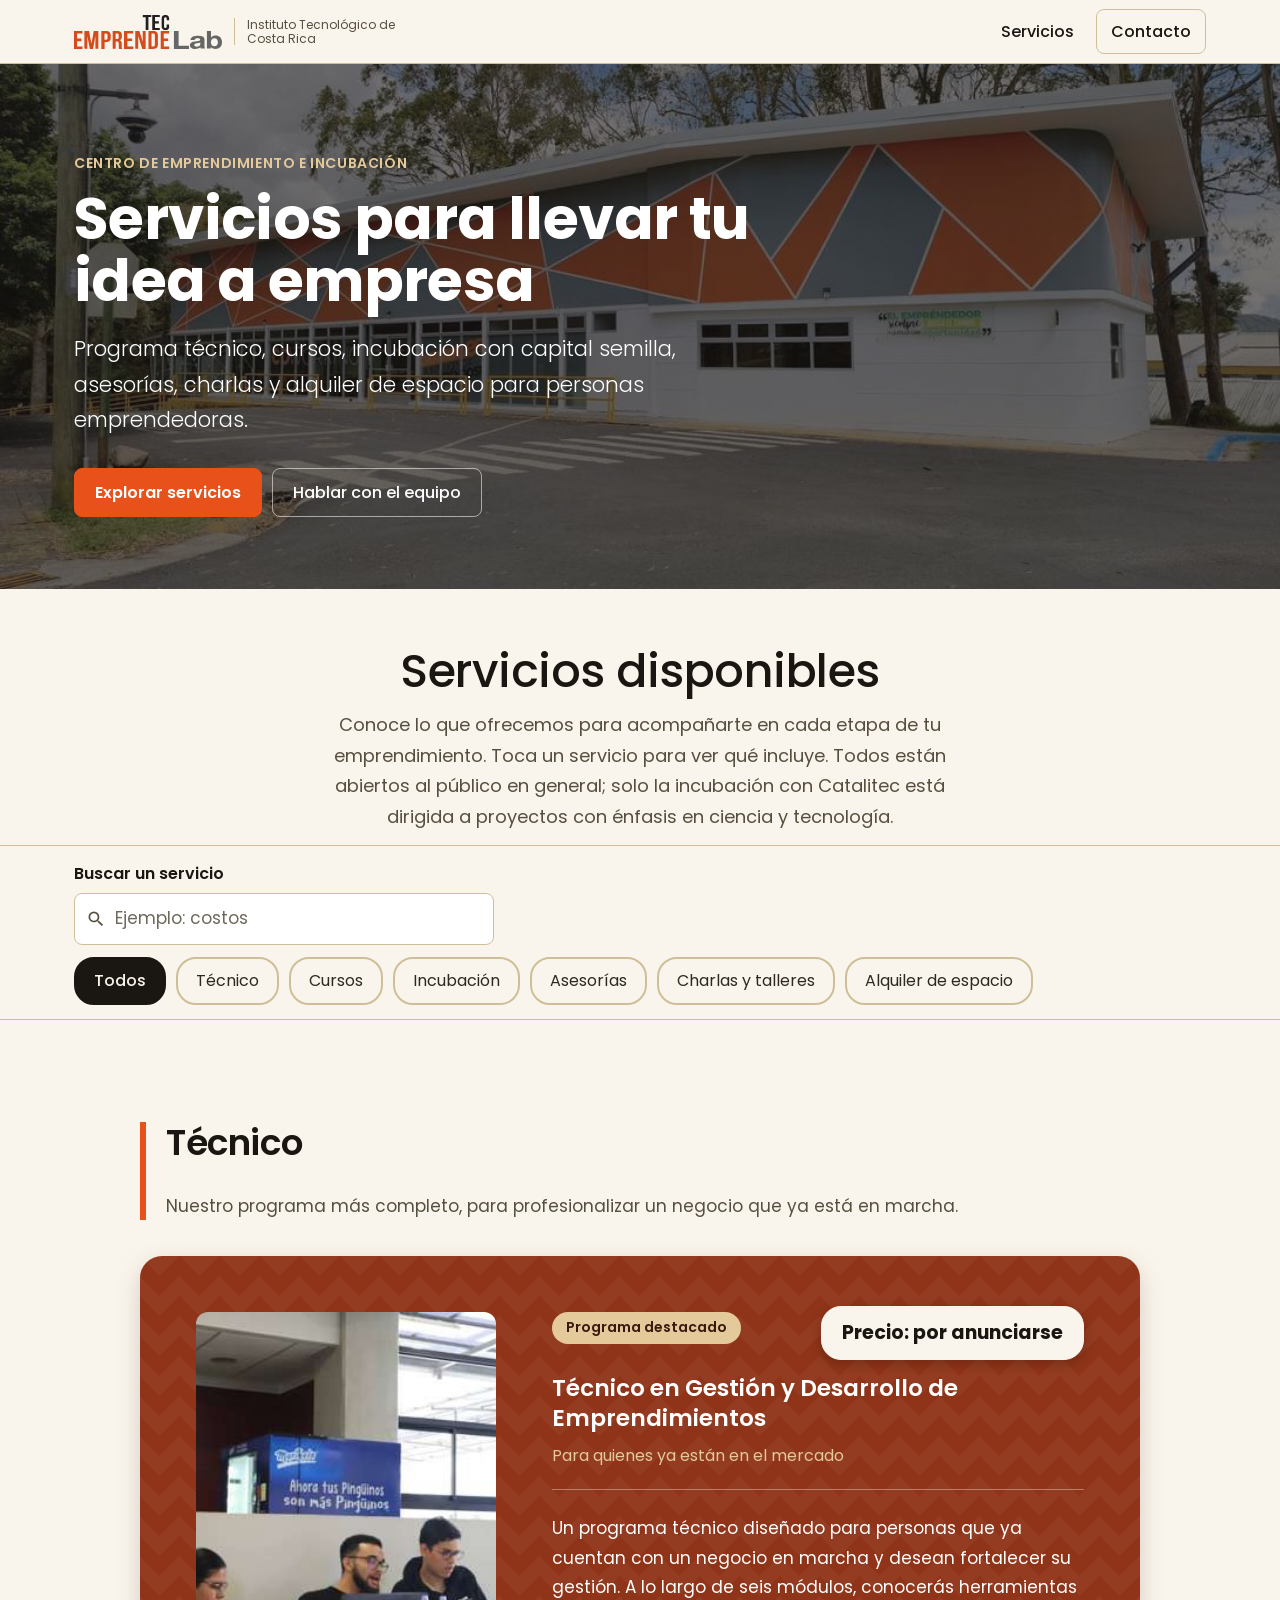
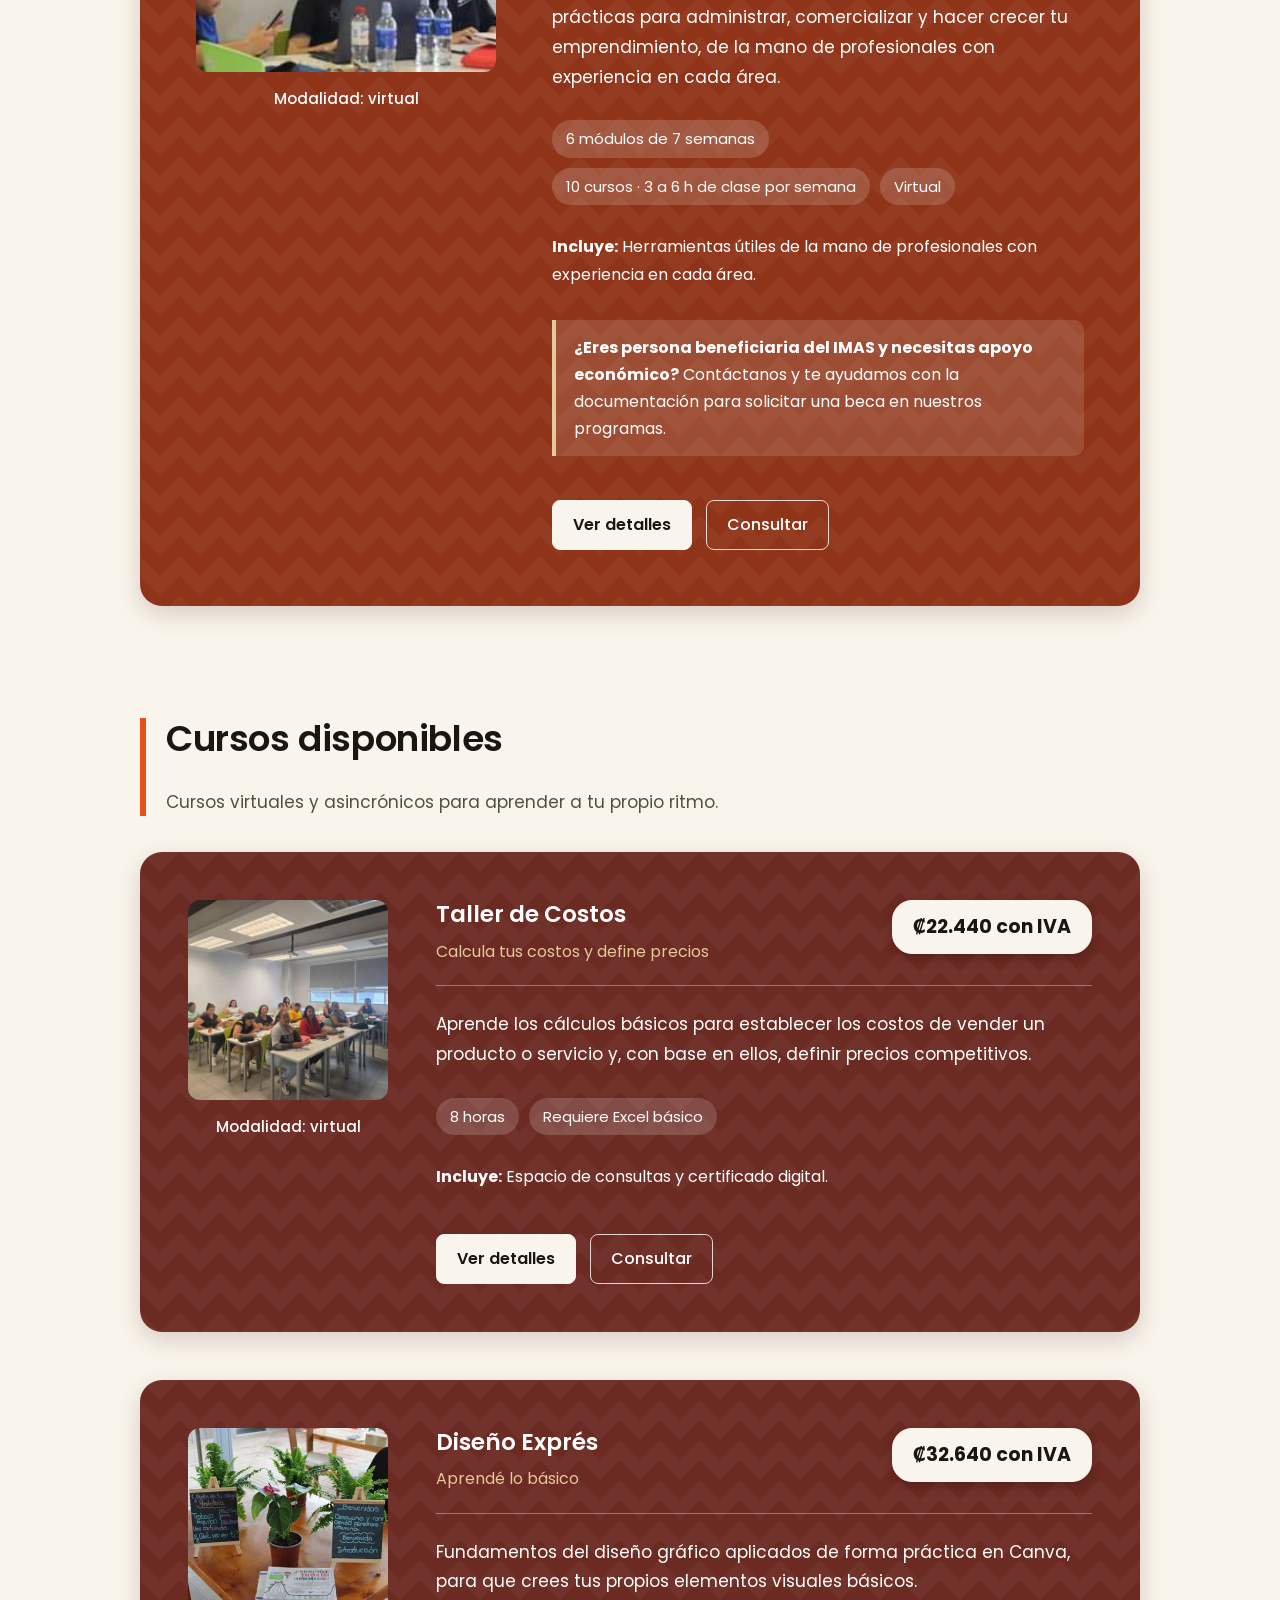
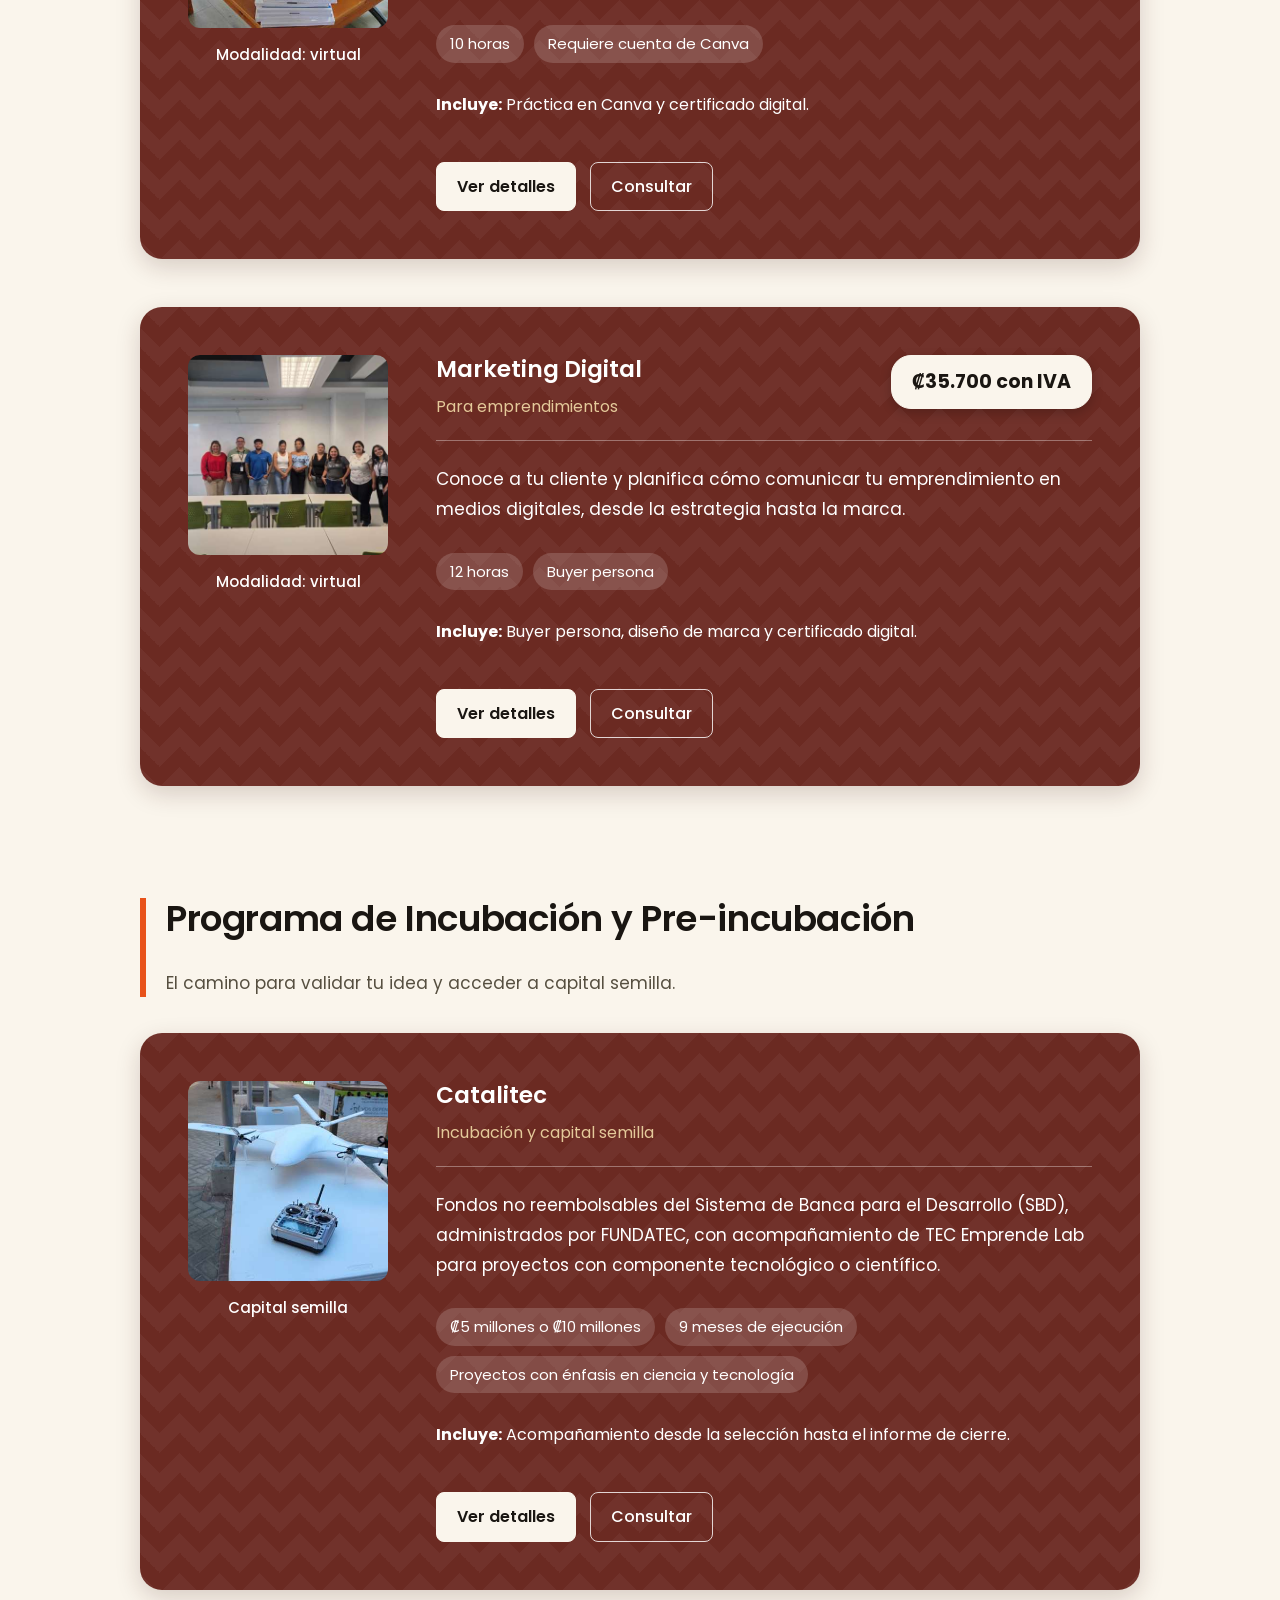
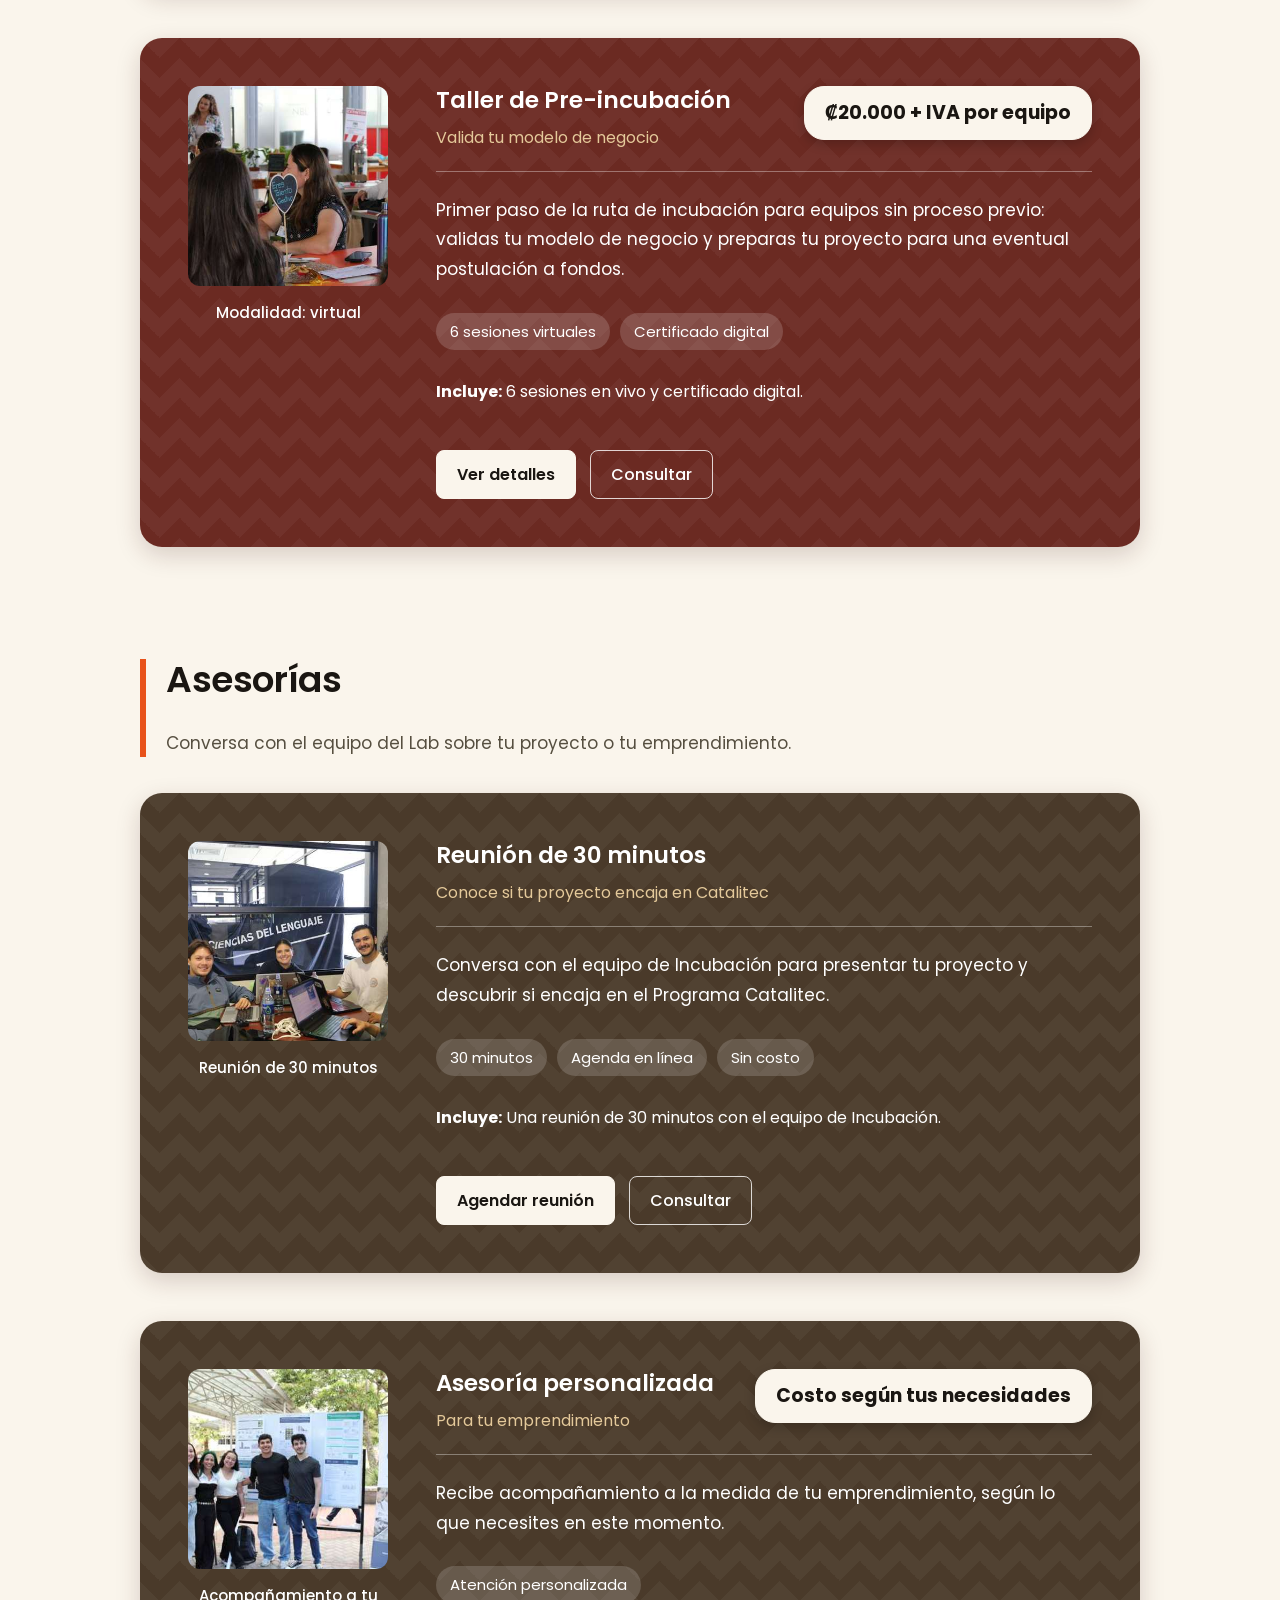
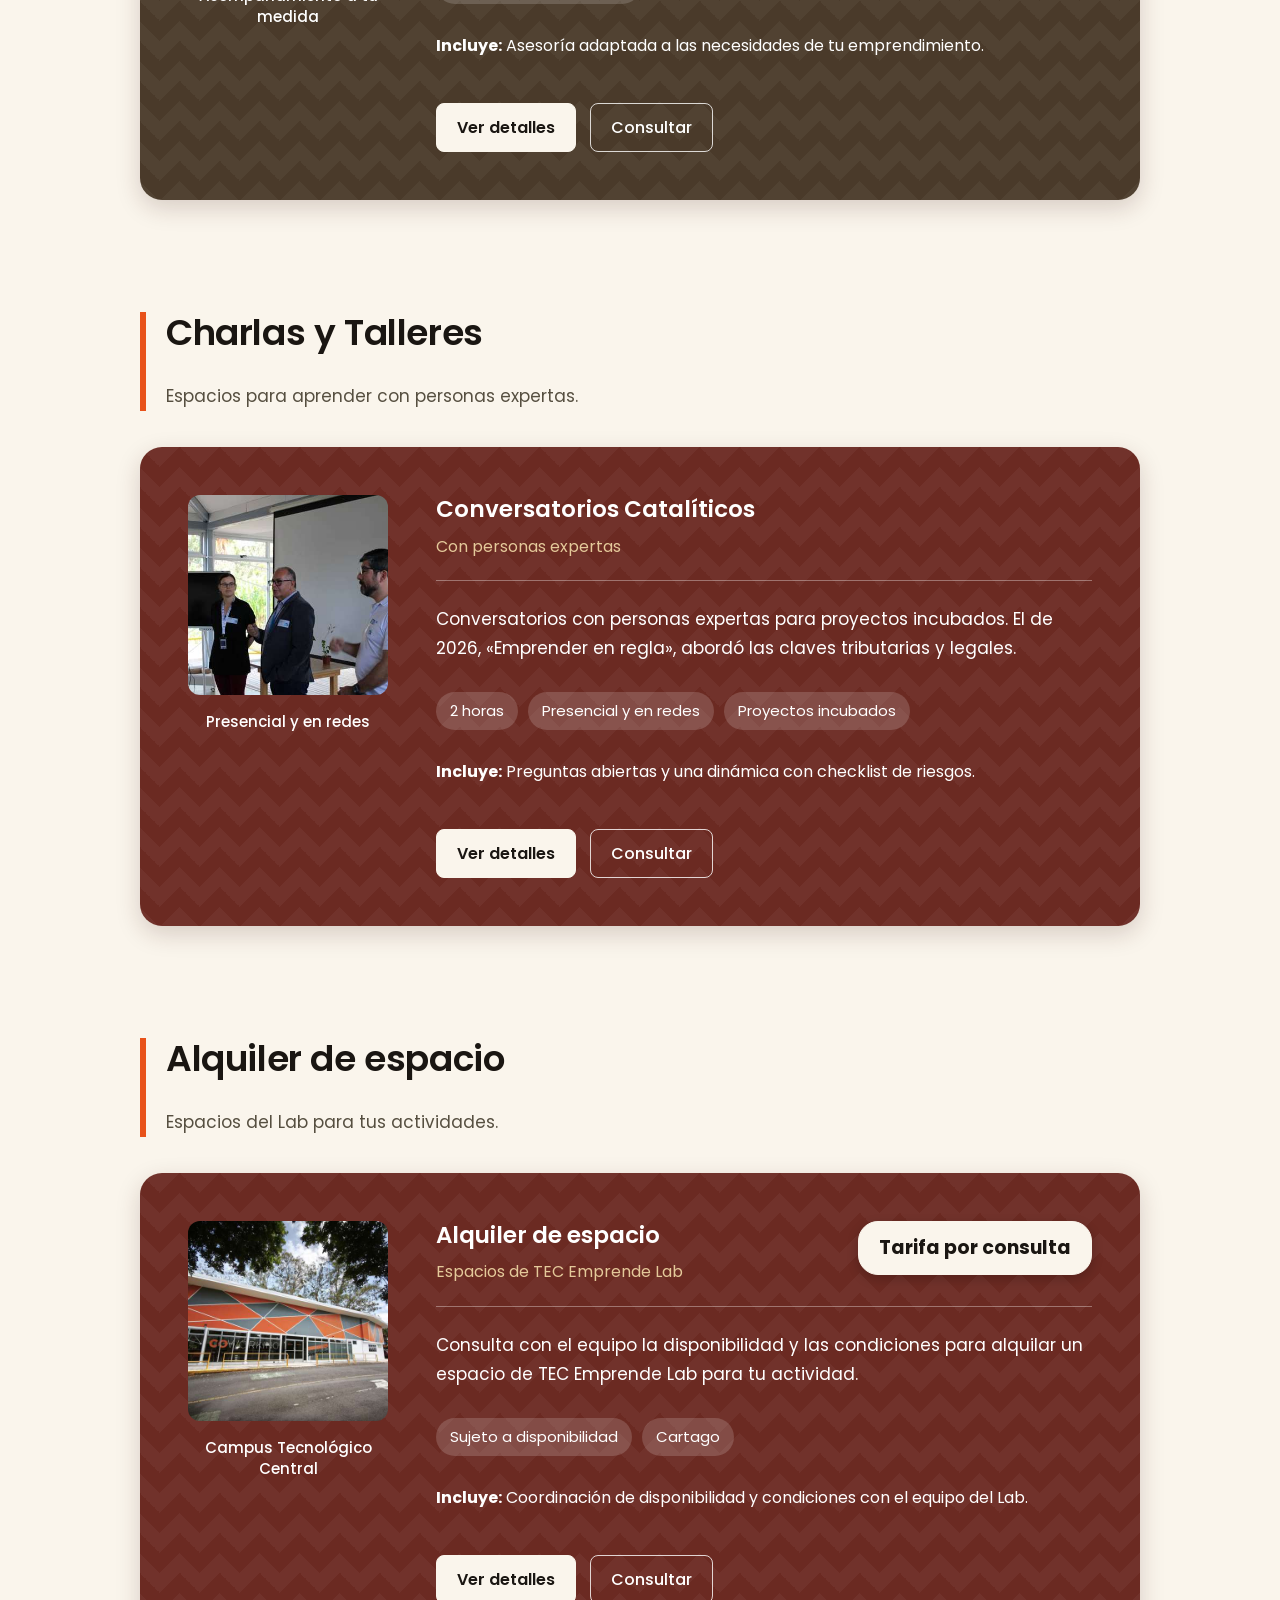
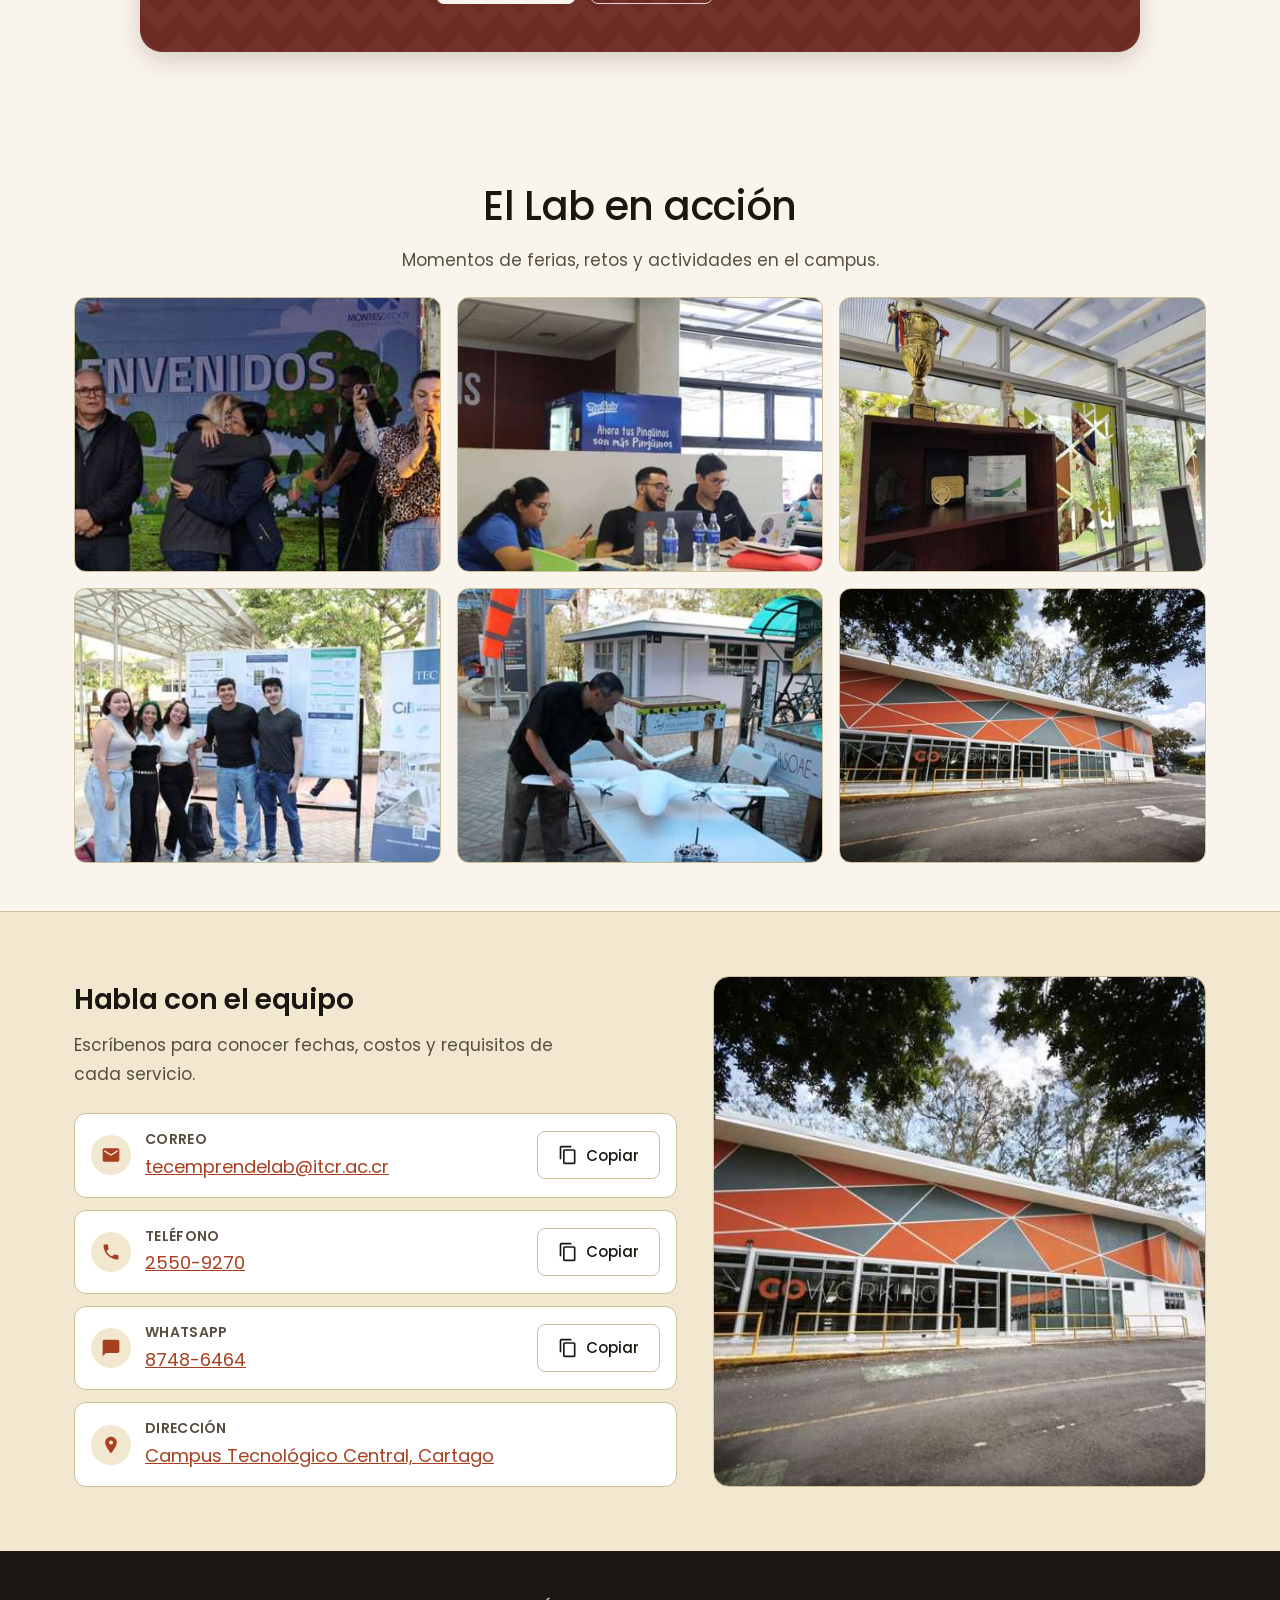
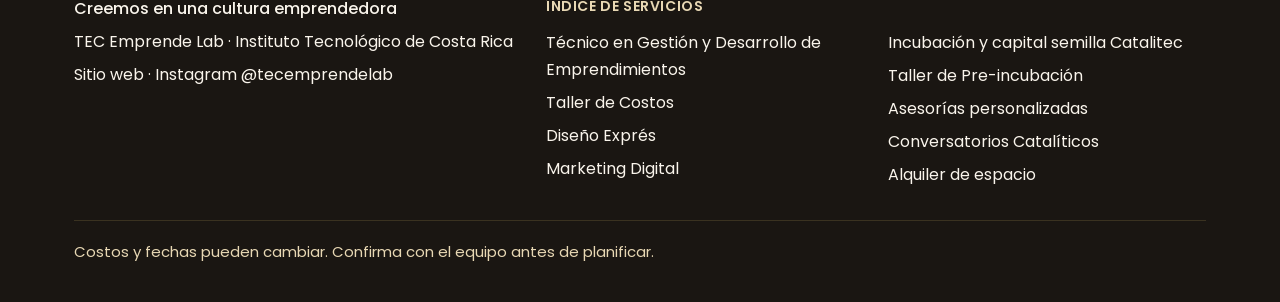
==== commit 76bcafea: "Agregar logo de TEC Emprende Lab en el encabezado Reemplaza el texto de marca por el logo en SVG, aj" ====
--- a/index.html
+++ b/index.html
@@ -44,7 +44,7 @@
   <header class="site-header">
     <div class="container">
       <a class="brand" href="#inicio" aria-label="TEC Emprende Lab, ir al inicio">
-        <strong>TEC Emprende Lab</strong>
+        <img class="brand-logo" src="assets/logo-tec-emprende-lab.svg" alt="TEC Emprende Lab" width="422" height="97">
         <span>Instituto Tecnológico de Costa Rica</span>
       </a>
       <nav class="top-nav" aria-label="Principal">
--- a/css/header-hero.css
+++ b/css/header-hero.css
@@ -3,9 +3,9 @@
 /* Encabezado fijo */
 .site-header { position: sticky; top: 0; z-index: 50; height: var(--header-h); background: rgba(250, 245, 236, .94); backdrop-filter: blur(8px); border-bottom: 1px solid var(--border); }
 .site-header .container { height: 100%; display: flex; align-items: center; justify-content: space-between; gap: 16px; }
-.brand { display: flex; flex-direction: column; line-height: 1.15; text-decoration: none; color: var(--black); }
-.brand strong { font-size: 17px; font-weight: 600; letter-spacing: -.2px; }
-.brand span { font-size: 11px; color: var(--gray); }
+.brand { display: flex; align-items: center; gap: 12px; line-height: 1.15; text-decoration: none; color: var(--black); }
+.brand-logo { display: block; height: 34px; width: auto; }
+.brand span { font-size: 11px; color: var(--gray); padding-left: 12px; border-left: 1px solid var(--border); max-width: 170px; }
 .top-nav { display: flex; align-items: center; gap: 8px; }
 .top-nav a { padding: 8px 14px; border-radius: var(--radius-md); color: var(--black); font-size: 13px; font-weight: 500; text-decoration: none; }
 .top-nav a:hover { background: var(--cream-2); }
--- a/css/responsive.css
+++ b/css/responsive.css
@@ -5,8 +5,11 @@
   :root { --header-h: 56px; }
   html { scroll-padding-top: calc(var(--header-h) + 12px); }
   body { font-size: 16px; }
-  .brand strong { font-size: 16px; }
+  .brand-logo { height: 28px; }
   .brand span { font-size: 10.5px; }
+}
+@media (max-width: 479px) {
+  .brand span { display: none; }
   .top-nav .btn { min-height: 40px; padding: 6px 14px; }
   .hero .container { padding-top: 40px; padding-bottom: 40px; }
   .hero h1 { font-size: 32px; }
